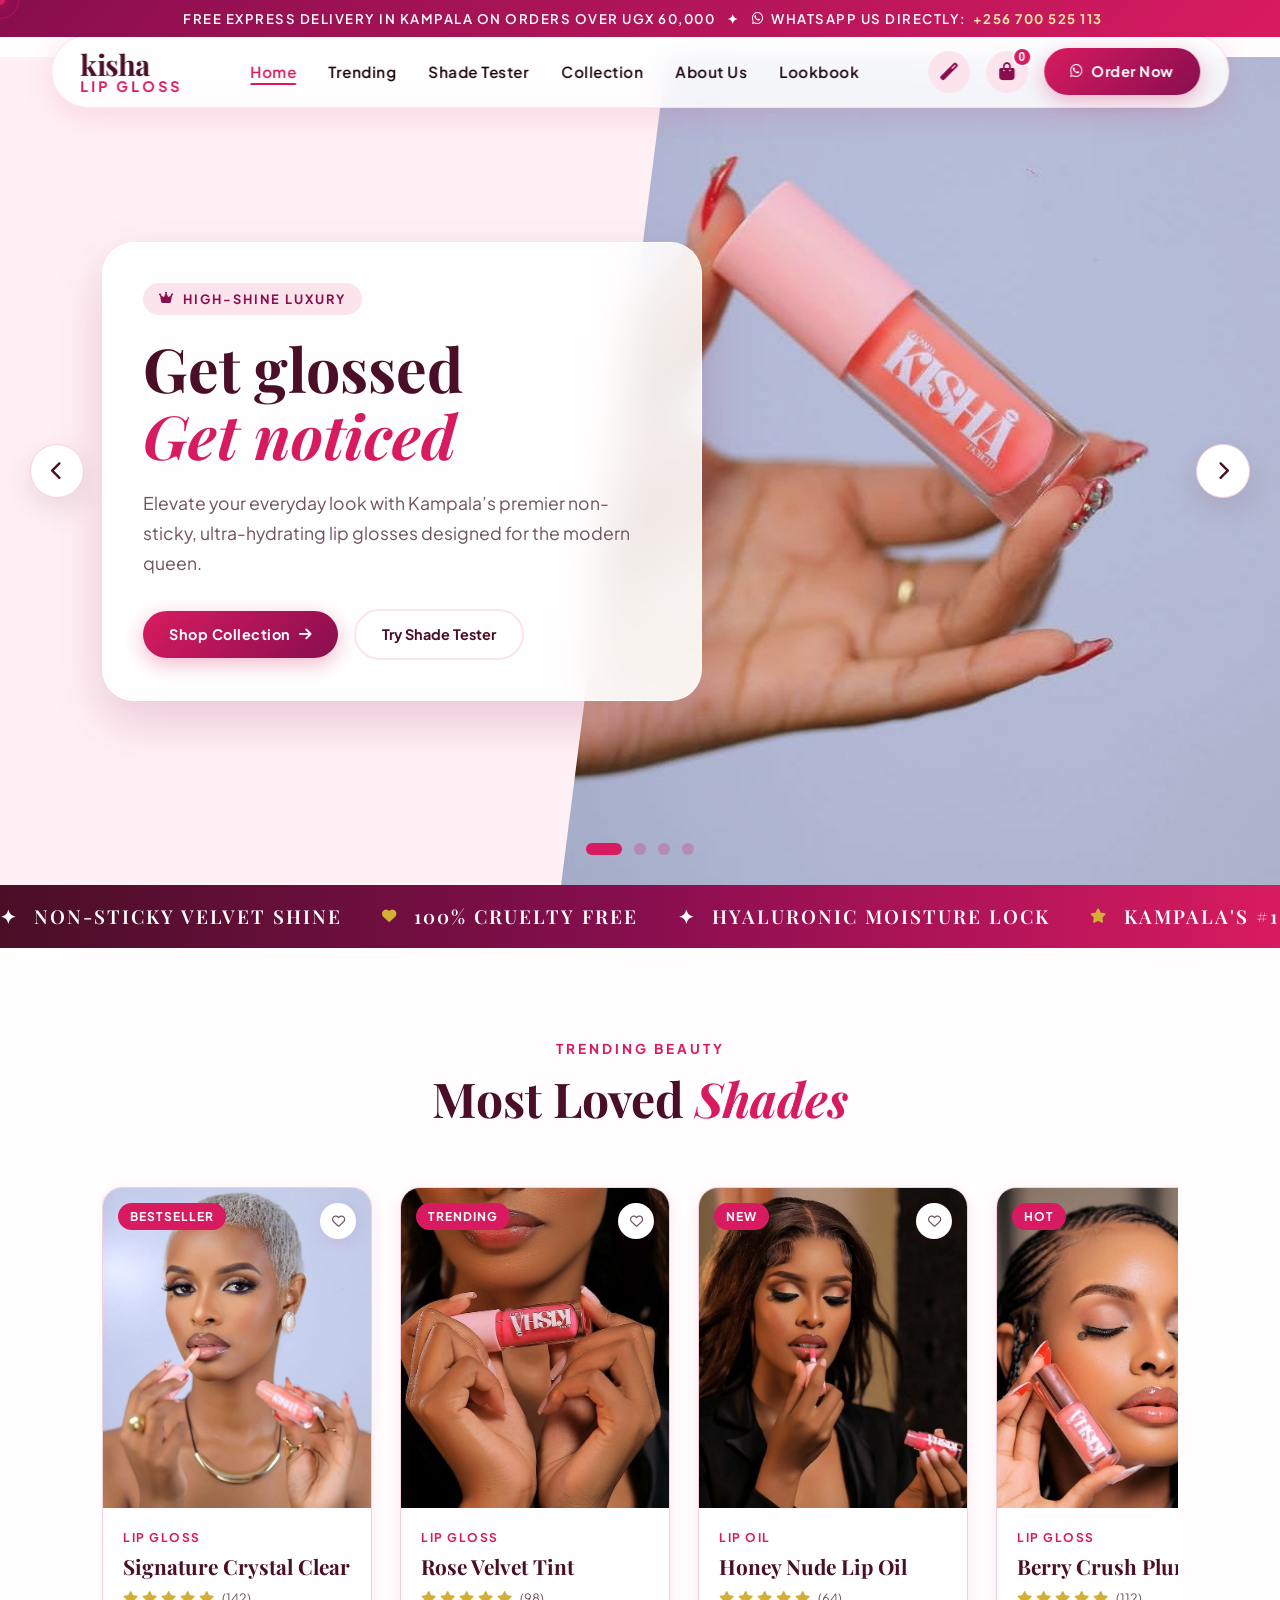
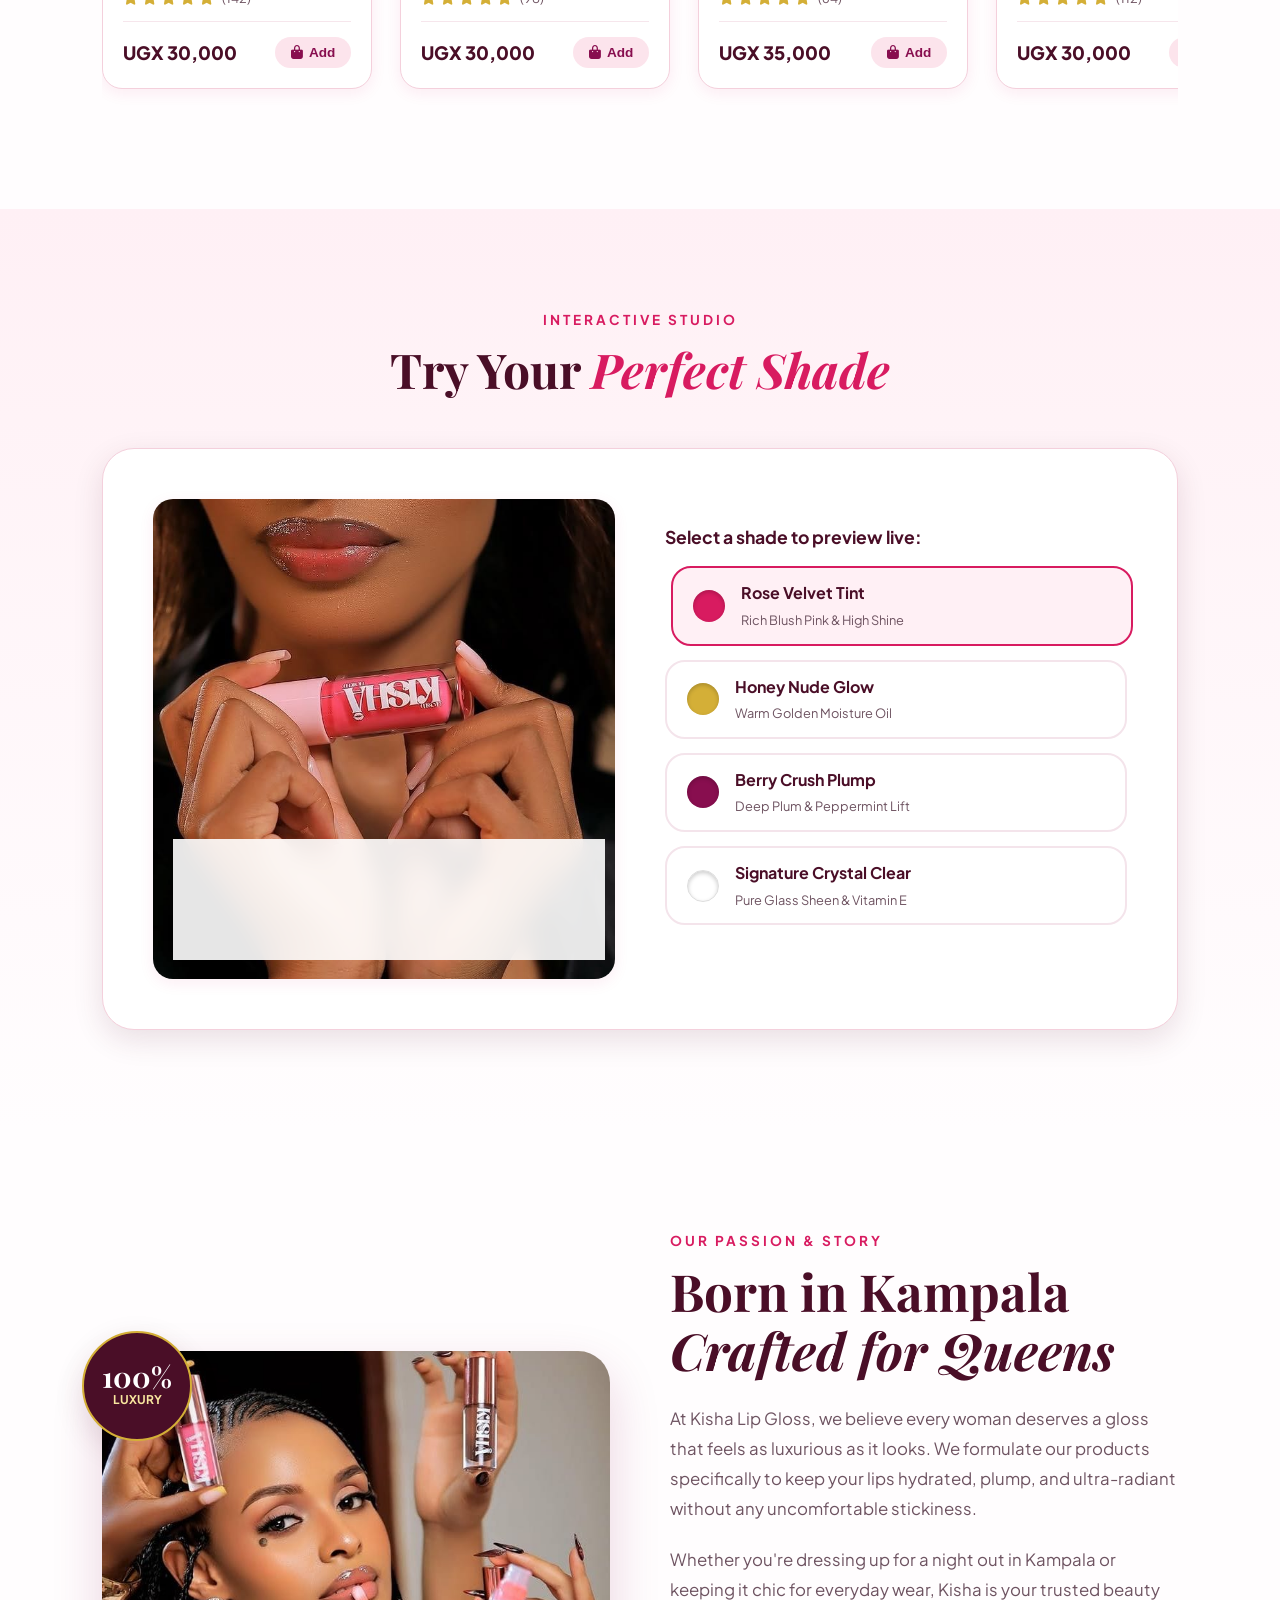
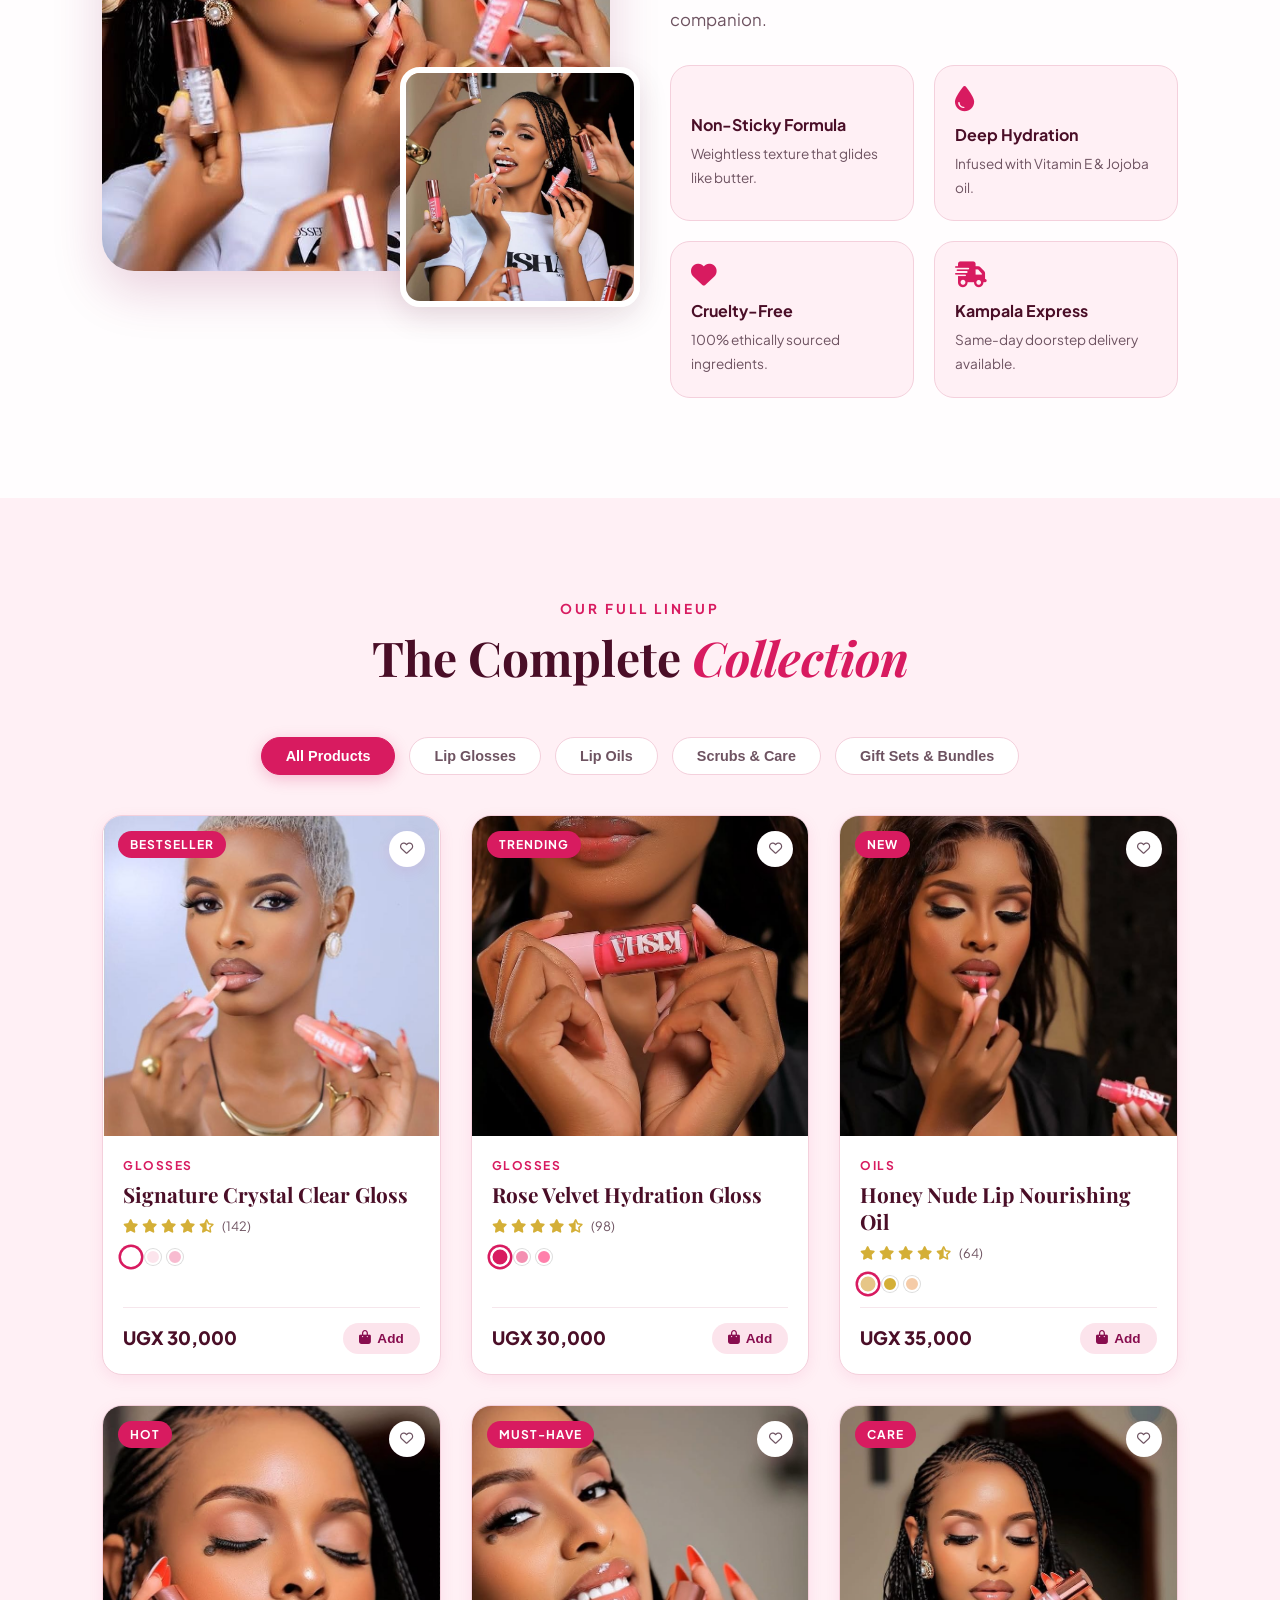
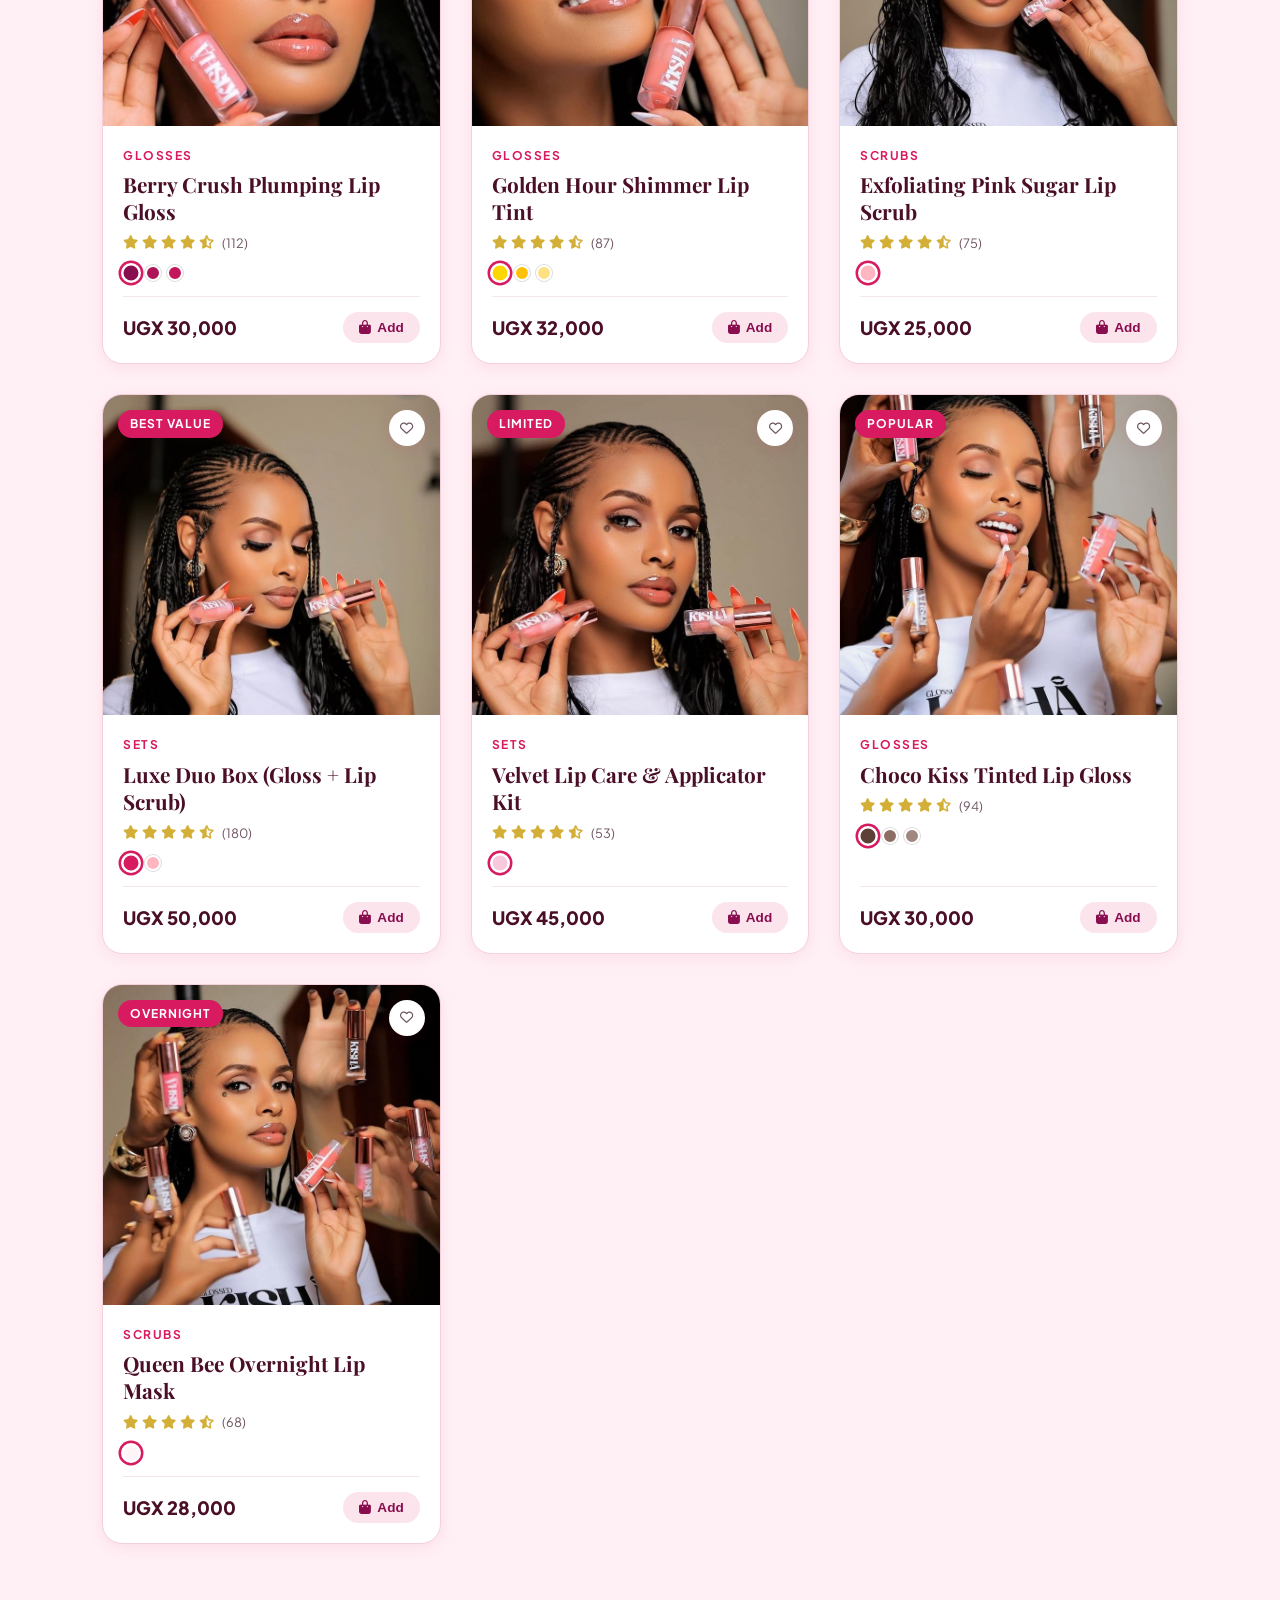
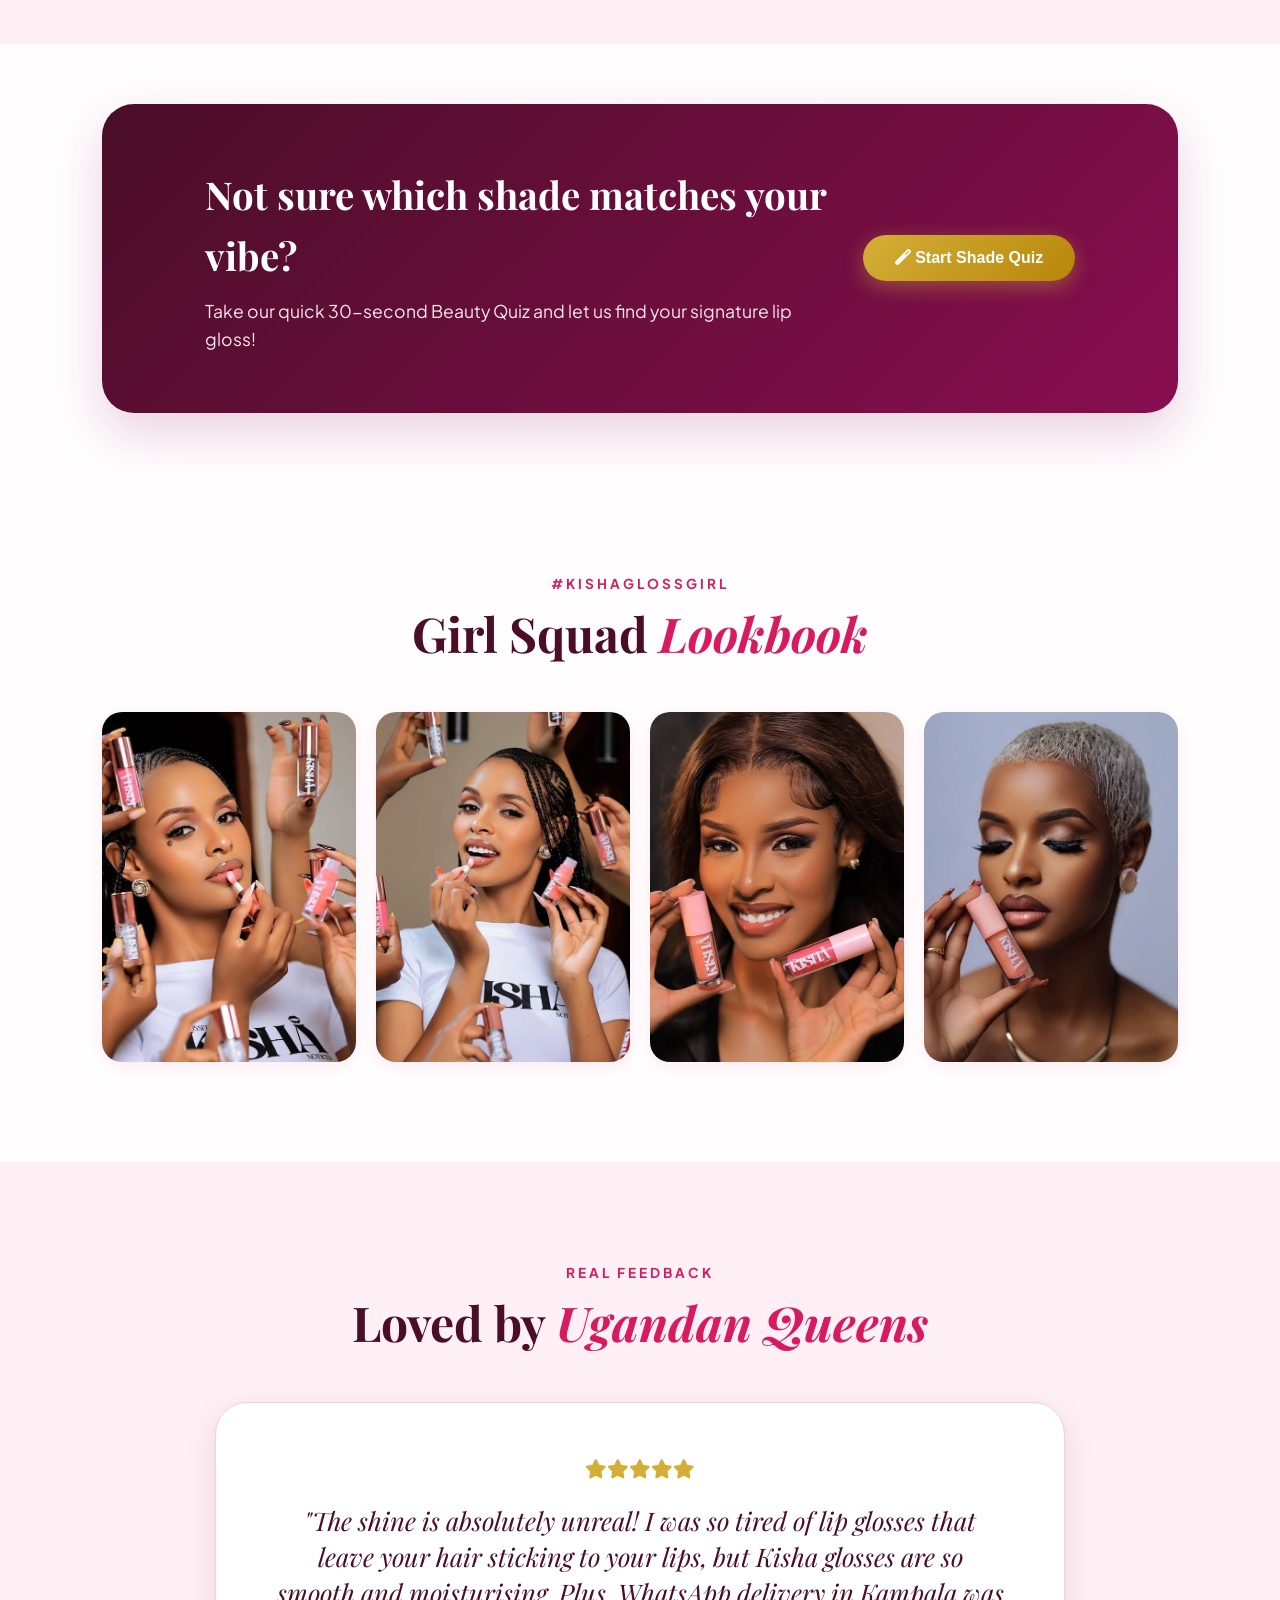
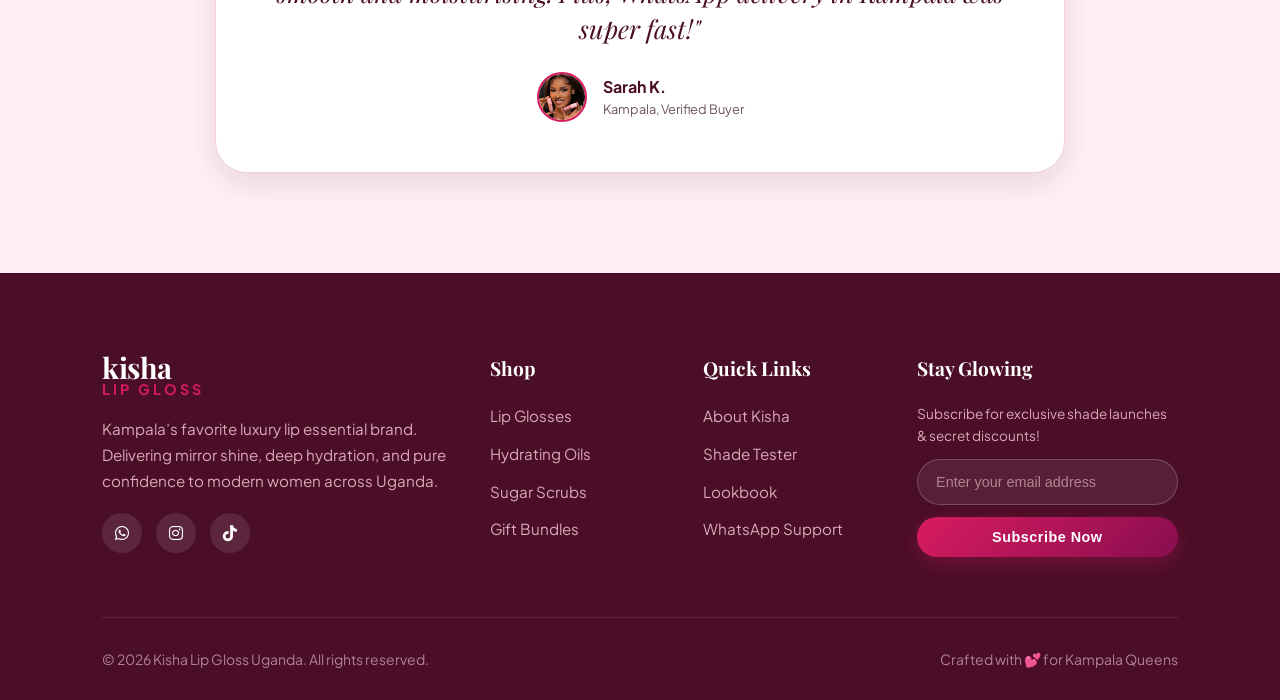
==== index.html @ 6e7809f5 "Upgrade Kisha Lip Gloss website with classic feminine styling, dynamic sliders, interactive shade te" ====
<!DOCTYPE html>
<html lang="en">
<head>
  <meta charset="UTF-8">
  <meta name="viewport" content="width=device-width, initial-scale=1.0">
  <title>Kisha Lip Gloss — Luxury Lip Essentials | Kampala, Uganda</title>
  <meta name="description" content="Discover Kisha Lip Gloss — Kampala's #1 luxury lip essentials. Non-sticky, ultra-hydrating glosses, lip oils, and scrubs for modern women.">
  
  <!-- GOOGLE FONTS -->
  <link rel="preconnect" href="https://fonts.googleapis.com">
  <link rel="preconnect" href="https://fonts.gstatic.com" crossorigin>
  <link href="https://fonts.googleapis.com/css2?family=Playfair+Display:ital,wght@0,400;0,600;0,700;0,800;1,400;1,600&family=Plus+Jakarta+Sans:wght@300;400;500;600;700;800&display=swap" rel="stylesheet">
  
  <!-- FONT AWESOME -->
  <link rel="stylesheet" href="https://cdnjs.cloudflare.com/ajax/libs/font-awesome/6.4.0/css/all.min.css">
  
  <!-- CUSTOM STYLES -->
  <link rel="stylesheet" href="css/styles.css">
</head>
<body>

  <!-- CUSTOM FEMININE CURSOR -->
  <div class="cursor-dot"></div>
  <div class="cursor-outline"></div>

  <!-- TOP ANNOUNCEMENT BAR -->
  <div class="announcement-bar">
    <span><i class="fas fa-sparkles"></i> FREE EXPRESS DELIVERY IN KAMPALA ON ORDERS OVER UGX 60,000</span>
    <span>✦</span>
    <span><i class="fab fa-whatsapp"></i> WHATSAPP US DIRECTLY: <strong>+256 700 525 113</strong></span>
  </div>

  <!-- GLASSNAVBAR -->
  <nav class="navbar">
    <a href="#home" class="nav-brand">
      <div class="logo-text">
        kisha
        <span>lip gloss</span>
      </div>
    </a>

    <ul class="nav-menu">
      <li><a href="#home" class="nav-link active">Home</a></li>
      <li><a href="#trending" class="nav-link">Trending</a></li>
      <li><a href="#tester" class="nav-link">Shade Tester</a></li>
      <li><a href="#collection" class="nav-link">Collection</a></li>
      <li><a href="#about" class="nav-link">About Us</a></li>
      <li><a href="#lookbook" class="nav-link">Lookbook</a></li>
    </ul>

    <div class="nav-actions">
      <button class="btn-icon" id="quiz-start-btn" title="Find My Shade Quiz">
        <i class="fas fa-magic"></i>
      </button>
      <button class="btn-icon" id="cart-toggle-btn" title="Shopping Bag">
        <i class="fas fa-shopping-bag"></i>
        <span class="cart-badge" id="cart-badge">0</span>
      </button>
      <a href="https://wa.me/256700525113" class="btn-cta" target="_blank">
        <i class="fab fa-whatsapp"></i> Order Now
      </a>
      <button class="mobile-toggle" id="mobile-toggle">
        <i class="fas fa-bars"></i>
      </button>
    </div>
  </nav>

  <!-- HERO CAROUSEL SECTION -->
  <section class="hero-section" id="home">
    <div class="hero-slider">
      
      <!-- Slide 1 -->
      <div class="hero-slide active">
        <img src="assets/images/kisha_01.jpg" alt="Kisha Lip Gloss Model" class="hero-slide-bg">
        <div class="hero-content">
          <span class="hero-tag"><i class="fas fa-crown"></i> High-Shine Luxury</span>
          <h1 class="hero-title">Get glossed <em>Get noticed</em></h1>
          <p class="hero-desc">Elevate your everyday look with Kampala’s premier non-sticky, ultra-hydrating lip glosses designed for the modern queen.</p>
          <div class="hero-buttons">
            <a href="#collection" class="btn-cta">Shop Collection <i class="fas fa-arrow-right"></i></a>
            <a href="#tester" class="btn-secondary">Try Shade Tester</a>
          </div>
        </div>
      </div>

      <!-- Slide 2 -->
      <div class="hero-slide">
        <img src="assets/images/kisha_02.jpg" alt="Lip Gloss Texture" class="hero-slide-bg">
        <div class="hero-content">
          <span class="hero-tag"><i class="fas fa-sparkles"></i> 100% Non-Sticky</span>
          <h1 class="hero-title">Glass-like shine <em>Zero stickiness</em></h1>
          <p class="hero-desc">Formulated with hyaluronic moisture locks and vitamin oils that keep your lips juicy, plump, and flawless all day long.</p>
          <div class="hero-buttons">
            <a href="#collection" class="btn-cta">Explore Oils & Glosses <i class="fas fa-arrow-right"></i></a>
            <a href="https://wa.me/256700525113" class="btn-secondary" target="_blank">Chat on WhatsApp</a>
          </div>
        </div>
      </div>

      <!-- Slide 3 -->
      <div class="hero-slide">
        <img src="assets/images/kisha_03.jpg" alt="Luxury Packaging" class="hero-slide-bg">
        <div class="hero-content">
          <span class="hero-tag"><i class="fas fa-gem"></i> Tailored Beauty</span>
          <h1 class="hero-title">Hydrating oils <em>& Velvet tints</em></h1>
          <p class="hero-desc">From crystal clear coats to rich velvet nude tints, discover shades carefully crafted to complement melanin-rich skin tones.</p>
          <div class="hero-buttons">
            <a href="#collection" class="btn-cta">View Best Sellers <i class="fas fa-arrow-right"></i></a>
            <button class="btn-secondary" onclick="document.getElementById('quiz-start-btn').click()">Take Shade Quiz</button>
          </div>
        </div>
      </div>

      <!-- Slide 4 -->
      <div class="hero-slide">
        <img src="assets/images/kisha_04.jpg" alt="Kisha Beauty Model" class="hero-slide-bg">
        <div class="hero-content">
          <span class="hero-tag"><i class="fas fa-heart"></i> Crafted with Love</span>
          <h1 class="hero-title">Kampala's #1 <em>Lip Essential</em></h1>
          <p class="hero-desc">Join thousands of happy girls across Uganda glowing with confidence. Fast delivery straight to your doorstep.</p>
          <div class="hero-buttons">
            <a href="https://wa.me/256700525113" class="btn-cta" target="_blank">Order via WhatsApp <i class="fab fa-whatsapp"></i></a>
            <a href="#lookbook" class="btn-secondary">View Girl Squad</a>
          </div>
        </div>
      </div>

    </div>

    <!-- CAROUSEL CONTROLS -->
    <button class="slider-arrow prev"><i class="fas fa-chevron-left"></i></button>
    <button class="slider-arrow next"><i class="fas fa-chevron-right"></i></button>

    <div class="slider-dots"></div>
  </section>

  <!-- DYNAMIC MARQUEE TAGLINE BELT SLIDER -->
  <div class="marquee-section">
    <div class="marquee-track">
      <div class="marquee-content">
        <div class="marquee-item"><span>✦</span> NON-STICKY VELVET SHINE</div>
        <div class="marquee-item"><i class="fas fa-heart"></i> 100% CRUELTY FREE</div>
        <div class="marquee-item"><span>✦</span> HYALURONIC MOISTURE LOCK</div>
        <div class="marquee-item"><i class="fas fa-star"></i> KAMPALA'S #1 LIP ESSENTIAL</div>
        <div class="marquee-item"><span>✦</span> ULTRA GLOSSY GLOW</div>
        <div class="marquee-item"><i class="fas fa-gem"></i> LUXURY TINTS FOR QUEENS</div>
      </div>
      <div class="marquee-content">
        <div class="marquee-item"><span>✦</span> NON-STICKY VELVET SHINE</div>
        <div class="marquee-item"><i class="fas fa-heart"></i> 100% CRUELTY FREE</div>
        <div class="marquee-item"><span>✦</span> HYALURONIC MOISTURE LOCK</div>
        <div class="marquee-item"><i class="fas fa-star"></i> KAMPALA'S #1 LIP ESSENTIAL</div>
        <div class="marquee-item"><span>✦</span> ULTRA GLOSSY GLOW</div>
        <div class="marquee-item"><i class="fas fa-gem"></i> LUXURY TINTS FOR QUEENS</div>
      </div>
    </div>
  </div>

  <!-- TRENDING BESTSELLERS SECTION -->
  <section class="featured-section" id="trending">
    <div class="section-header">
      <span class="section-subtitle">Trending Beauty</span>
      <h2 class="section-title">Most Loved <em>Shades</em></h2>
    </div>

    <div class="carousel-container">
      <div class="cards-track" id="trending-cards-track">
        
        <!-- Card 1 -->
        <div class="product-card">
          <div class="card-img-wrap">
            <span class="card-badge">Bestseller</span>
            <button class="card-wishlist" onclick="toggleWishlist(1, this)"><i class="far fa-heart"></i></button>
            <img src="assets/images/kisha_05.jpg" alt="Signature Crystal Clear Gloss">
            <button class="quick-view-btn" onclick="openQuickView(1)"><i class="far fa-eye"></i> Quick View</button>
          </div>
          <div class="card-content">
            <span class="card-category">Lip Gloss</span>
            <h4 class="card-title">Signature Crystal Clear</h4>
            <div class="card-rating">
              <i class="fas fa-star"></i><i class="fas fa-star"></i><i class="fas fa-star"></i><i class="fas fa-star"></i><i class="fas fa-star"></i>
              <span>(142)</span>
            </div>
            <div class="card-footer">
              <span class="card-price">UGX 30,000</span>
              <button class="btn-add-cart" onclick="addToCart(1)"><i class="fas fa-shopping-bag"></i> Add</button>
            </div>
          </div>
        </div>

        <!-- Card 2 -->
        <div class="product-card">
          <div class="card-img-wrap">
            <span class="card-badge">Trending</span>
            <button class="card-wishlist" onclick="toggleWishlist(2, this)"><i class="far fa-heart"></i></button>
            <img src="assets/images/kisha_06.jpg" alt="Rose Velvet Hydration Gloss">
            <button class="quick-view-btn" onclick="openQuickView(2)"><i class="far fa-eye"></i> Quick View</button>
          </div>
          <div class="card-content">
            <span class="card-category">Lip Gloss</span>
            <h4 class="card-title">Rose Velvet Tint</h4>
            <div class="card-rating">
              <i class="fas fa-star"></i><i class="fas fa-star"></i><i class="fas fa-star"></i><i class="fas fa-star"></i><i class="fas fa-star"></i>
              <span>(98)</span>
            </div>
            <div class="card-footer">
              <span class="card-price">UGX 30,000</span>
              <button class="btn-add-cart" onclick="addToCart(2)"><i class="fas fa-shopping-bag"></i> Add</button>
            </div>
          </div>
        </div>

        <!-- Card 3 -->
        <div class="product-card">
          <div class="card-img-wrap">
            <span class="card-badge">New</span>
            <button class="card-wishlist" onclick="toggleWishlist(3, this)"><i class="far fa-heart"></i></button>
            <img src="assets/images/kisha_07.jpg" alt="Honey Nude Lip Oil">
            <button class="quick-view-btn" onclick="openQuickView(3)"><i class="far fa-eye"></i> Quick View</button>
          </div>
          <div class="card-content">
            <span class="card-category">Lip Oil</span>
            <h4 class="card-title">Honey Nude Lip Oil</h4>
            <div class="card-rating">
              <i class="fas fa-star"></i><i class="fas fa-star"></i><i class="fas fa-star"></i><i class="fas fa-star"></i><i class="fas fa-star"></i>
              <span>(64)</span>
            </div>
            <div class="card-footer">
              <span class="card-price">UGX 35,000</span>
              <button class="btn-add-cart" onclick="addToCart(3)"><i class="fas fa-shopping-bag"></i> Add</button>
            </div>
          </div>
        </div>

        <!-- Card 4 -->
        <div class="product-card">
          <div class="card-img-wrap">
            <span class="card-badge">Hot</span>
            <button class="card-wishlist" onclick="toggleWishlist(4, this)"><i class="far fa-heart"></i></button>
            <img src="assets/images/kisha_08.jpg" alt="Berry Crush Plumping Gloss">
            <button class="quick-view-btn" onclick="openQuickView(4)"><i class="far fa-eye"></i> Quick View</button>
          </div>
          <div class="card-content">
            <span class="card-category">Lip Gloss</span>
            <h4 class="card-title">Berry Crush Plump</h4>
            <div class="card-rating">
              <i class="fas fa-star"></i><i class="fas fa-star"></i><i class="fas fa-star"></i><i class="fas fa-star"></i><i class="fas fa-star"></i>
              <span>(112)</span>
            </div>
            <div class="card-footer">
              <span class="card-price">UGX 30,000</span>
              <button class="btn-add-cart" onclick="addToCart(4)"><i class="fas fa-shopping-bag"></i> Add</button>
            </div>
          </div>
        </div>

      </div>
    </div>
  </section>

  <!-- INTERACTIVE SHADE TESTER SIMULATOR -->
  <section class="shade-tester-section" id="tester">
    <div class="section-header">
      <span class="section-subtitle">Interactive Studio</span>
      <h2 class="section-title">Try Your <em>Perfect Shade</em></h2>
    </div>

    <div class="tester-grid">
      <div class="tester-visual">
        <img src="assets/images/kisha_06.jpg" id="tester-img" alt="Lip Shade Preview">
        <div class="tester-lip-overlay">
          <div class="tester-info">
            <h3 id="tester-title">Rose Velvet Tint</h3>
            <p id="tester-desc">Soft romantic pink hue with non-sticky glass sheen.</p>
          </div>
          <button class="btn-cta" id="tester-add-btn" style="padding: 10px 20px; font-size: 0.85rem;">
            Add Shade <i class="fas fa-shopping-bag"></i>
          </button>
        </div>
      </div>

      <div class="shade-picker-box">
        <h4>Select a shade to preview live:</h4>
        <div class="shade-options">
          
          <div class="shade-option-card active" data-shade="rose">
            <div class="shade-circle" style="background: #D81B60;"></div>
            <div class="shade-details">
              <h5>Rose Velvet Tint</h5>
              <span>Rich Blush Pink &amp; High Shine</span>
            </div>
          </div>

          <div class="shade-option-card" data-shade="honey">
            <div class="shade-circle" style="background: #D4AF37;"></div>
            <div class="shade-details">
              <h5>Honey Nude Glow</h5>
              <span>Warm Golden Moisture Oil</span>
            </div>
          </div>

          <div class="shade-option-card" data-shade="berry">
            <div class="shade-circle" style="background: #880E4F;"></div>
            <div class="shade-details">
              <h5>Berry Crush Plump</h5>
              <span>Deep Plum &amp; Peppermint Lift</span>
            </div>
          </div>

          <div class="shade-option-card" data-shade="crystal">
            <div class="shade-circle" style="background: #FFFFFF; border: 1px solid #ddd;"></div>
            <div class="shade-details">
              <h5>Signature Crystal Clear</h5>
              <span>Pure Glass Sheen &amp; Vitamin E</span>
            </div>
          </div>

        </div>
      </div>
    </div>
  </section>

  <!-- ABOUT US / BRAND STORY SECTION -->
  <section class="about-section" id="about">
    <div class="about-grid">
      <div class="about-images-wrapper">
        <div class="about-badge">
          <strong>100%</strong>
          <span>LUXURY</span>
        </div>
        <img src="assets/images/kisha_15.jpg" class="about-img-main" alt="Kisha Lip Gloss Model">
        <img src="assets/images/kisha_16.jpg" class="about-img-secondary" alt="Kisha Product Box">
      </div>

      <div class="about-content">
        <span class="section-subtitle">Our Passion &amp; Story</span>
        <h2>Born in Kampala <em>Crafted for Queens</em></h2>
        <p>At Kisha Lip Gloss, we believe every woman deserves a gloss that feels as luxurious as it looks. We formulate our products specifically to keep your lips hydrated, plump, and ultra-radiant without any uncomfortable stickiness.</p>
        <p>Whether you're dressing up for a night out in Kampala or keeping it chic for everyday wear, Kisha is your trusted beauty companion.</p>
        
        <div class="about-features">
          <div class="feature-box">
            <i class="fas fa-sparkles"></i>
            <h4>Non-Sticky Formula</h4>
            <p>Weightless texture that glides like butter.</p>
          </div>
          <div class="feature-box">
            <i class="fas fa-droplet"></i>
            <h4>Deep Hydration</h4>
            <p>Infused with Vitamin E &amp; Jojoba oil.</p>
          </div>
          <div class="feature-box">
            <i class="fas fa-heart"></i>
            <h4>Cruelty-Free</h4>
            <p>100% ethically sourced ingredients.</p>
          </div>
          <div class="feature-box">
            <i class="fas fa-truck-fast"></i>
            <h4>Kampala Express</h4>
            <p>Same-day doorstep delivery available.</p>
          </div>
        </div>
      </div>
    </div>
  </section>

  <!-- FULL PRODUCTS CATALOG SECTION -->
  <section class="catalog-section" id="collection">
    <div class="section-header">
      <span class="section-subtitle">Our Full Lineup</span>
      <h2 class="section-title">The Complete <em>Collection</em></h2>
    </div>

    <!-- CATEGORY FILTER TABS -->
    <div class="category-tabs">
      <button class="tab-btn active" data-filter="all">All Products</button>
      <button class="tab-btn" data-filter="glosses">Lip Glosses</button>
      <button class="tab-btn" data-filter="oils">Lip Oils</button>
      <button class="tab-btn" data-filter="scrubs">Scrubs &amp; Care</button>
      <button class="tab-btn" data-filter="sets">Gift Sets &amp; Bundles</button>
    </div>

    <!-- CATALOG GRID (POPUATED BY JS) -->
    <div class="catalog-grid" id="catalog-grid"></div>
  </section>

  <!-- INTERACTIVE BEAUTY QUIZ BANNER -->
  <div class="quiz-banner">
    <div class="quiz-content">
      <h3>Not sure which shade matches your vibe?</h3>
      <p>Take our quick 30-second Beauty Quiz and let us find your signature lip gloss!</p>
    </div>
    <button class="btn-gold" onclick="document.getElementById('quiz-start-btn').click()">
      <i class="fas fa-magic"></i> Start Shade Quiz
    </button>
  </div>

  <!-- LOOKBOOK & INSTAGRAM SQUAD GALLERY -->
  <section class="gallery-section" id="lookbook">
    <div class="section-header">
      <span class="section-subtitle">#KishaGlossGirl</span>
      <h2 class="section-title">Girl Squad <em>Lookbook</em></h2>
    </div>

    <div class="gallery-grid">
      <div class="gallery-item">
        <img src="assets/images/kisha_15.jpg" alt="Squad Model 1">
        <div class="gallery-overlay">
          <button class="gallery-btn" onclick="openLightbox('assets/images/kisha_15.jpg')"><i class="fas fa-expand"></i></button>
          <span><i class="fas fa-heart"></i> 1.2k Likes</span>
        </div>
      </div>
      <div class="gallery-item">
        <img src="assets/images/kisha_16.jpg" alt="Squad Model 2">
        <div class="gallery-overlay">
          <button class="gallery-btn" onclick="openLightbox('assets/images/kisha_16.jpg')"><i class="fas fa-expand"></i></button>
          <span><i class="fas fa-heart"></i> 940 Likes</span>
        </div>
      </div>
      <div class="gallery-item">
        <img src="assets/images/kisha_17.jpg" alt="Squad Model 3">
        <div class="gallery-overlay">
          <button class="gallery-btn" onclick="openLightbox('assets/images/kisha_17.jpg')"><i class="fas fa-expand"></i></button>
          <span><i class="fas fa-heart"></i> 1.8k Likes</span>
        </div>
      </div>
      <div class="gallery-item">
        <img src="assets/images/kisha_18.jpg" alt="Squad Model 4">
        <div class="gallery-overlay">
          <button class="gallery-btn" onclick="openLightbox('assets/images/kisha_18.jpg')"><i class="fas fa-expand"></i></button>
          <span><i class="fas fa-heart"></i> 2.1k Likes</span>
        </div>
      </div>
    </div>
  </section>

  <!-- CUSTOMER REVIEWS CAROUSEL -->
  <section class="reviews-section">
    <div class="section-header">
      <span class="section-subtitle">Real Feedback</span>
      <h2 class="section-title">Loved by <em>Ugandan Queens</em></h2>
    </div>

    <div class="reviews-carousel">
      <div class="review-stars">
        <i class="fas fa-star"></i><i class="fas fa-star"></i><i class="fas fa-star"></i><i class="fas fa-star"></i><i class="fas fa-star"></i>
      </div>
      <p class="review-quote">"The shine is absolutely unreal! I was so tired of lip glosses that leave your hair sticking to your lips, but Kisha glosses are so smooth and moisturising. Plus, WhatsApp delivery in Kampala was super fast!"</p>
      <div class="review-author">
        <img src="assets/images/kisha_17.jpg" class="author-avatar" alt="Reviewer Sarah">
        <div class="author-info">
          <h5>Sarah K.</h5>
          <span>Kampala, Verified Buyer</span>
        </div>
      </div>
    </div>
  </section>

  <!-- FOOTER -->
  <footer>
    <div class="footer-grid">
      <div class="footer-brand">
        <div class="logo-text">
          kisha <span>lip gloss</span>
        </div>
        <p>Kampala’s favorite luxury lip essential brand. Delivering mirror shine, deep hydration, and pure confidence to modern women across Uganda.</p>
        <div class="social-links">
          <a href="https://wa.me/256700525113" class="social-icon" target="_blank"><i class="fab fa-whatsapp"></i></a>
          <a href="#" class="social-icon"><i class="fab fa-instagram"></i></a>
          <a href="#" class="social-icon"><i class="fab fa-tiktok"></i></a>
        </div>
      </div>

      <div class="footer-col">
        <h4>Shop</h4>
        <ul class="footer-links">
          <li><a href="#collection">Lip Glosses</a></li>
          <li><a href="#collection">Hydrating Oils</a></li>
          <li><a href="#collection">Sugar Scrubs</a></li>
          <li><a href="#collection">Gift Bundles</a></li>
        </ul>
      </div>

      <div class="footer-col">
        <h4>Quick Links</h4>
        <ul class="footer-links">
          <li><a href="#about">About Kisha</a></li>
          <li><a href="#tester">Shade Tester</a></li>
          <li><a href="#lookbook">Lookbook</a></li>
          <li><a href="https://wa.me/256700525113">WhatsApp Support</a></li>
        </ul>
      </div>

      <div class="footer-col">
        <h4>Stay Glowing</h4>
        <p style="font-size: 0.85rem; margin-bottom: 12px; color: #DDA8B8;">Subscribe for exclusive shade launches &amp; secret discounts!</p>
        <div class="newsletter-form">
          <input type="email" placeholder="Enter your email address">
          <button class="btn-cta" style="width: 100%; justify-content: center;">Subscribe Now</button>
        </div>
      </div>
    </div>

    <div class="footer-bottom">
      <p>© 2026 Kisha Lip Gloss Uganda. All rights reserved.</p>
      <p>Crafted with 💕 for Kampala Queens</p>
    </div>
  </footer>

  <!-- SHOPPING CART DRAWER -->
  <div class="cart-drawer-overlay" id="cart-drawer-overlay">
    <div class="cart-drawer">
      <div class="cart-header">
        <h3>Shopping Bag 💕</h3>
        <button class="cart-close-btn" id="cart-close-btn"><i class="fas fa-times"></i></button>
      </div>

      <div class="cart-body" id="cart-body"></div>

      <div class="cart-footer">
        <div class="cart-total-row">
          <span>Subtotal:</span>
          <span id="cart-total-amount">UGX 0</span>
        </div>
        <button class="btn-cta" id="whatsapp-checkout-btn" style="width: 100%; justify-content: center; font-size: 1rem; padding: 16px;">
          <i class="fab fa-whatsapp"></i> Order via WhatsApp
        </button>
      </div>
    </div>
  </div>

  <!-- QUICK VIEW & LIGHTBOX MODAL -->
  <div class="modal-overlay" id="modal-overlay">
    <div class="modal-box">
      <button class="modal-close" id="modal-close"><i class="fas fa-times"></i></button>
      <div id="modal-body"></div>
    </div>
  </div>

  <!-- TOAST NOTIFICATION -->
  <div class="toast-notification" id="toast-notification">
    <i class="fas fa-check-circle" style="color: var(--clr-gold);"></i>
    <span id="toast-message">Item added to bag!</span>
  </div>

  <!-- JAVASCRIPT ENGINE -->
  <script src="js/app.js"></script>
</body>
</html>
---- css/styles.css ----
/* ==========================================================================
   KISHA LIP GLOSS - LUXURY FEMININE DESIGN SYSTEM
   ========================================================================== */

:root {
  /* Color Palette */
  --clr-rose-primary: #D81B60;
  --clr-rose-dark: #880E4F;
  --clr-rose-deep: #4A0E27;
  --clr-rose-soft: #FCE4EC;
  --clr-rose-blush: #FFF0F5;
  --clr-rose-hover: #C2185B;
  --clr-gold: #D4AF37;
  --clr-gold-light: #F9E79F;
  --clr-white: #FFFFFF;
  --clr-cream: #FFFDFE;
  --clr-text-dark: #1E0812;
  --clr-text-muted: #6E5361;
  --clr-border: #F4D0DC;
  
  /* Glassmorphism */
  --glass-bg: rgba(255, 255, 255, 0.85);
  --glass-border: rgba(255, 182, 193, 0.35);
  --glass-shadow: 0 8px 32px 0 rgba(216, 27, 96, 0.12);
  
  /* Fonts */
  --font-serif: 'Playfair Display', 'Cormorant Garamond', Georgia, serif;
  --font-sans: 'Plus Jakarta Sans', -apple-system, BlinkMacSystemFont, 'Segoe UI', Roboto, sans-serif;
  
  /* Transitions & Shadows */
  --transition-fast: 0.25s cubic-bezier(0.4, 0, 0.2, 1);
  --transition-smooth: 0.4s cubic-bezier(0.16, 1, 0.3, 1);
  --shadow-sm: 0 4px 15px rgba(216, 27, 96, 0.08);
  --shadow-md: 0 10px 30px rgba(74, 14, 39, 0.12);
  --shadow-lg: 0 20px 50px rgba(136, 14, 79, 0.18);
  --radius-sm: 10px;
  --radius-md: 20px;
  --radius-lg: 32px;
  --radius-full: 9999px;
}

/* Reset & Base Styles */
*, *::before, *::after {
  margin: 0;
  padding: 0;
  box-sizing: border-box;
}

html {
  scroll-behavior: smooth;
  font-size: 16px;
}

body {
  font-family: var(--font-sans);
  background-color: var(--clr-cream);
  color: var(--clr-text-dark);
  line-height: 1.6;
  overflow-x: hidden;
  position: relative;
}

/* CUSTOM FEMININE CURSOR */
@media (pointer: fine) {
  body {
    cursor: default;
  }
}

.cursor-dot {
  width: 10px;
  height: 10px;
  background: var(--clr-rose-primary);
  position: fixed;
  top: 0;
  left: 0;
  border-radius: 50%;
  pointer-events: none;
  z-index: 99999;
  transform: translate(-50%, -50%);
  transition: width 0.2s, height 0.2s, background-color 0.2s;
  box-shadow: 0 0 12px var(--clr-rose-primary);
}

.cursor-outline {
  width: 38px;
  height: 38px;
  border: 1.5px solid rgba(216, 27, 96, 0.6);
  position: fixed;
  top: 0;
  left: 0;
  border-radius: 50%;
  pointer-events: none;
  z-index: 99998;
  transform: translate(-50%, -50%);
  transition: transform 0.15s ease-out, width 0.2s, height 0.2s, border-color 0.2s;
}

body.cursor-hover .cursor-dot {
  width: 16px;
  height: 16px;
  background: var(--clr-gold);
}

body.cursor-hover .cursor-outline {
  width: 54px;
  height: 54px;
  border-color: var(--clr-gold);
  background: rgba(212, 175, 55, 0.1);
}

/* TOP ANNOUNCEMENT BAR */
.announcement-bar {
  background: linear-gradient(135deg, var(--clr-rose-dark) 0%, var(--clr-rose-primary) 100%);
  color: var(--clr-white);
  font-size: 0.825rem;
  font-weight: 600;
  letter-spacing: 1.5px;
  text-transform: uppercase;
  padding: 8px 16px;
  text-align: center;
  position: relative;
  z-index: 1001;
  display: flex;
  justify-content: center;
  align-items: center;
  gap: 12px;
}

.announcement-bar span {
  display: inline-flex;
  align-items: center;
  gap: 6px;
}

.announcement-bar strong {
  color: var(--clr-gold-light);
}

/* NAVBAR */
.navbar {
  position: fixed;
  top: 35px;
  left: 50%;
  transform: translateX(-50%);
  width: 92%;
  max-width: 1300px;
  z-index: 1000;
  background: var(--glass-bg);
  backdrop-filter: blur(16px);
  -webkit-backdrop-filter: blur(16px);
  border: 1px solid var(--glass-border);
  border-radius: var(--radius-full);
  padding: 12px 28px;
  display: flex;
  align-items: center;
  justify-content: space-between;
  box-shadow: var(--glass-shadow);
  transition: top 0.3s ease, background 0.3s ease, box-shadow 0.3s ease;
}

.navbar.scrolled {
  top: 15px;
  box-shadow: var(--shadow-md);
  background: rgba(255, 255, 255, 0.95);
}

.nav-brand {
  text-decoration: none;
  display: flex;
  align-items: center;
  gap: 8px;
}

.logo-text {
  font-family: var(--font-serif);
  font-size: 1.8rem;
  font-weight: 700;
  color: var(--clr-rose-deep);
  letter-spacing: -0.5px;
  line-height: 1;
}

.logo-text span {
  font-family: var(--font-sans);
  color: var(--clr-rose-primary);
  font-size: 0.9rem;
  font-weight: 700;
  text-transform: uppercase;
  letter-spacing: 3px;
  display: block;
}

.nav-menu {
  display: flex;
  list-style: none;
  gap: 32px;
  align-items: center;
}

.nav-link {
  text-decoration: none;
  color: var(--clr-text-dark);
  font-weight: 600;
  font-size: 0.95rem;
  letter-spacing: 0.5px;
  position: relative;
  padding: 4px 0;
  transition: color var(--transition-fast);
}

.nav-link::after {
  content: '';
  position: absolute;
  bottom: 0;
  left: 0;
  width: 0;
  height: 2px;
  background: var(--clr-rose-primary);
  transition: width var(--transition-fast);
  border-radius: 2px;
}

.nav-link:hover, .nav-link.active {
  color: var(--clr-rose-primary);
}

.nav-link:hover::after, .nav-link.active::after {
  width: 100%;
}

.nav-actions {
  display: flex;
  align-items: center;
  gap: 16px;
}

.btn-icon {
  background: var(--clr-rose-soft);
  border: none;
  width: 42px;
  height: 42px;
  border-radius: 50%;
  color: var(--clr-rose-dark);
  font-size: 1.1rem;
  display: flex;
  align-items: center;
  justify-content: center;
  cursor: pointer;
  position: relative;
  transition: transform var(--transition-fast), background var(--transition-fast);
}

.btn-icon:hover {
  transform: translateY(-2px);
  background: var(--clr-rose-primary);
  color: var(--clr-white);
}

.cart-badge {
  position: absolute;
  top: -4px;
  right: -4px;
  background: var(--clr-rose-primary);
  color: var(--clr-white);
  font-size: 0.75rem;
  font-weight: 700;
  width: 20px;
  height: 20px;
  border-radius: 50%;
  display: flex;
  align-items: center;
  justify-content: center;
  border: 2px solid var(--clr-white);
}

.btn-cta {
  background: linear-gradient(135deg, var(--clr-rose-primary) 0%, var(--clr-rose-dark) 100%);
  color: var(--clr-white);
  padding: 12px 26px;
  border-radius: var(--radius-full);
  text-decoration: none;
  font-weight: 700;
  font-size: 0.9rem;
  letter-spacing: 0.5px;
  display: inline-flex;
  align-items: center;
  gap: 8px;
  box-shadow: 0 6px 20px rgba(216, 27, 96, 0.3);
  transition: transform var(--transition-fast), box-shadow var(--transition-fast);
  border: none;
  cursor: pointer;
}

.btn-cta:hover {
  transform: translateY(-3px);
  box-shadow: 0 10px 25px rgba(216, 27, 96, 0.45);
}

.mobile-toggle {
  display: none;
  background: none;
  border: none;
  font-size: 1.5rem;
  color: var(--clr-rose-deep);
  cursor: pointer;
}

/* HERO CAROUSEL SECTION */
.hero-section {
  position: relative;
  height: 92vh;
  min-height: 650px;
  margin-top: 20px;
  overflow: hidden;
  background: var(--clr-rose-blush);
}

.hero-slider {
  position: relative;
  width: 100%;
  height: 100%;
}

.hero-slide {
  position: absolute;
  top: 0;
  left: 0;
  width: 100%;
  height: 100%;
  opacity: 0;
  visibility: hidden;
  transition: opacity 0.8s ease-in-out, transform 0.8s ease-in-out;
  display: flex;
  align-items: center;
  padding: 0 8%;
}

.hero-slide.active {
  opacity: 1;
  visibility: visible;
  z-index: 1;
}

.hero-slide-bg {
  position: absolute;
  top: 0;
  right: 0;
  width: 55%;
  height: 100%;
  object-fit: cover;
  clip-path: polygon(15% 0, 100% 0, 100% 100%, 0% 100%);
  filter: brightness(0.95);
  transition: transform 6s ease;
}

.hero-slide.active .hero-slide-bg {
  transform: scale(1.05);
}

.hero-content {
  position: relative;
  z-index: 2;
  max-width: 600px;
  padding: 40px;
  background: rgba(255, 255, 255, 0.88);
  backdrop-filter: blur(20px);
  border: 1px solid rgba(255, 255, 255, 0.9);
  border-radius: var(--radius-lg);
  box-shadow: var(--shadow-lg);
  transform: translateY(30px);
  opacity: 0;
  transition: transform 0.6s ease 0.2s, opacity 0.6s ease 0.2s;
}

.hero-slide.active .hero-content {
  transform: translateY(0);
  opacity: 1;
}

.hero-tag {
  display: inline-flex;
  align-items: center;
  gap: 8px;
  background: var(--clr-rose-soft);
  color: var(--clr-rose-dark);
  padding: 6px 16px;
  border-radius: var(--radius-full);
  font-size: 0.8rem;
  font-weight: 700;
  text-transform: uppercase;
  letter-spacing: 2px;
  margin-bottom: 20px;
}

.hero-title {
  font-family: var(--font-serif);
  font-size: 3.8rem;
  line-height: 1.1;
  color: var(--clr-rose-deep);
  margin-bottom: 20px;
}

.hero-title em {
  font-style: italic;
  color: var(--clr-rose-primary);
  display: block;
}

.hero-desc {
  font-size: 1.1rem;
  color: var(--clr-text-muted);
  margin-bottom: 30px;
  line-height: 1.7;
}

.hero-buttons {
  display: flex;
  gap: 16px;
  align-items: center;
  flex-wrap: wrap;
}

.btn-secondary {
  background: var(--clr-white);
  color: var(--clr-rose-deep);
  border: 2px solid var(--clr-rose-soft);
  padding: 12px 26px;
  border-radius: var(--radius-full);
  text-decoration: none;
  font-weight: 700;
  font-size: 0.9rem;
  display: inline-flex;
  align-items: center;
  gap: 8px;
  transition: all var(--transition-fast);
  cursor: pointer;
}

.btn-secondary:hover {
  border-color: var(--clr-rose-primary);
  color: var(--clr-rose-primary);
  transform: translateY(-2px);
}

/* CAROUSEL NAV & INDICATORS */
.slider-arrow {
  position: absolute;
  top: 50%;
  transform: translateY(-50%);
  z-index: 10;
  width: 54px;
  height: 54px;
  border-radius: 50%;
  background: var(--clr-white);
  border: 1px solid var(--clr-border);
  color: var(--clr-rose-deep);
  font-size: 1.2rem;
  display: flex;
  align-items: center;
  justify-content: center;
  cursor: pointer;
  box-shadow: var(--shadow-md);
  transition: all var(--transition-fast);
}

.slider-arrow:hover {
  background: var(--clr-rose-primary);
  color: var(--clr-white);
  border-color: var(--clr-rose-primary);
}

.slider-arrow.prev { left: 30px; }
.slider-arrow.next { right: 30px; }

.slider-dots {
  position: absolute;
  bottom: 30px;
  left: 50%;
  transform: translateX(-50%);
  z-index: 10;
  display: flex;
  gap: 12px;
}

.dot {
  width: 12px;
  height: 12px;
  border-radius: 50%;
  background: rgba(216, 27, 96, 0.25);
  cursor: pointer;
  transition: all 0.3s ease;
}

.dot.active {
  width: 36px;
  border-radius: 12px;
  background: var(--clr-rose-primary);
}

/* MARQUEE TAGLINE BELT */
.marquee-section {
  background: linear-gradient(90deg, var(--clr-rose-deep) 0%, var(--clr-rose-dark) 50%, var(--clr-rose-primary) 100%);
  color: var(--clr-white);
  padding: 16px 0;
  overflow: hidden;
  white-space: nowrap;
  box-shadow: var(--shadow-md);
}

.marquee-track {
  display: inline-flex;
  animation: marqueeScroll 30s linear infinite;
}

.marquee-content {
  display: flex;
  align-items: center;
  gap: 40px;
  padding-right: 40px;
}

.marquee-item {
  font-family: var(--font-serif);
  font-size: 1.2rem;
  font-weight: 600;
  letter-spacing: 2px;
  text-transform: uppercase;
  display: inline-flex;
  align-items: center;
  gap: 16px;
}

.marquee-item i {
  color: var(--clr-gold);
  font-size: 0.9rem;
}

@keyframes marqueeScroll {
  0% { transform: translateX(0); }
  100% { transform: translateX(-50%); }
}

/* SECTION TITLES */
.section-header {
  text-align: center;
  max-width: 680px;
  margin: 0 auto 50px auto;
}

.section-subtitle {
  font-size: 0.85rem;
  font-weight: 700;
  text-transform: uppercase;
  letter-spacing: 3px;
  color: var(--clr-rose-primary);
  margin-bottom: 10px;
  display: block;
}

.section-title {
  font-family: var(--font-serif);
  font-size: 3rem;
  color: var(--clr-rose-deep);
  line-height: 1.2;
}

.section-title em {
  font-style: italic;
  color: var(--clr-rose-primary);
}

/* TRENDING PRODUCTS CAROUSEL SECTION */
.featured-section {
  padding: 90px 8%;
  background: var(--clr-cream);
}

.carousel-container {
  position: relative;
  overflow: hidden;
  padding: 10px 0 30px 0;
}

.cards-track {
  display: flex;
  gap: 28px;
  transition: transform 0.5s ease-in-out;
}

/* PRODUCT CARD DESIGN */
.product-card {
  flex: 0 0 calc(25% - 21px);
  min-width: 270px;
  background: var(--clr-white);
  border-radius: var(--radius-md);
  border: 1px solid var(--clr-border);
  overflow: hidden;
  box-shadow: var(--shadow-sm);
  transition: all var(--transition-smooth);
  position: relative;
  display: flex;
  flex-direction: column;
}

.product-card:hover {
  transform: translateY(-8px);
  box-shadow: var(--shadow-md);
  border-color: var(--clr-rose-primary);
}

.card-img-wrap {
  position: relative;
  width: 100%;
  height: 320px;
  overflow: hidden;
  background: var(--clr-rose-soft);
}

.card-img-wrap img {
  width: 100%;
  height: 100%;
  object-fit: cover;
  transition: transform 0.6s ease;
}

.product-card:hover .card-img-wrap img {
  transform: scale(1.08);
}

.card-badge {
  position: absolute;
  top: 15px;
  left: 15px;
  background: var(--clr-rose-primary);
  color: var(--clr-white);
  font-size: 0.75rem;
  font-weight: 700;
  padding: 4px 12px;
  border-radius: var(--radius-full);
  text-transform: uppercase;
  letter-spacing: 1px;
}

.card-wishlist {
  position: absolute;
  top: 15px;
  right: 15px;
  background: var(--clr-white);
  border: none;
  width: 36px;
  height: 36px;
  border-radius: 50%;
  color: var(--clr-text-muted);
  display: flex;
  align-items: center;
  justify-content: center;
  cursor: pointer;
  box-shadow: var(--shadow-sm);
  transition: all var(--transition-fast);
}

.card-wishlist:hover, .card-wishlist.active {
  color: var(--clr-rose-primary);
  background: var(--clr-rose-soft);
}

.quick-view-btn {
  position: absolute;
  bottom: -45px;
  left: 50%;
  transform: translateX(-50%);
  background: var(--glass-bg);
  backdrop-filter: blur(8px);
  border: 1px solid var(--glass-border);
  color: var(--clr-rose-deep);
  padding: 8px 20px;
  border-radius: var(--radius-full);
  font-size: 0.825rem;
  font-weight: 700;
  cursor: pointer;
  white-space: nowrap;
  transition: bottom 0.3s ease, background 0.3s ease;
}

.product-card:hover .quick-view-btn {
  bottom: 15px;
}

.quick-view-btn:hover {
  background: var(--clr-rose-primary);
  color: var(--clr-white);
}

.card-content {
  padding: 20px;
  display: flex;
  flex-direction: column;
  flex-grow: 1;
}

.card-category {
  font-size: 0.75rem;
  text-transform: uppercase;
  letter-spacing: 1.5px;
  color: var(--clr-rose-primary);
  font-weight: 700;
  margin-bottom: 6px;
}

.card-title {
  font-family: var(--font-serif);
  font-size: 1.3rem;
  color: var(--clr-rose-deep);
  margin-bottom: 8px;
  line-height: 1.3;
}

.card-rating {
  display: flex;
  align-items: center;
  gap: 4px;
  color: var(--clr-gold);
  font-size: 0.85rem;
  margin-bottom: 12px;
}

.card-rating span {
  color: var(--clr-text-muted);
  font-size: 0.8rem;
  margin-left: 4px;
}

.card-shade-swatches {
  display: flex;
  gap: 6px;
  margin-bottom: 15px;
}

.swatch {
  width: 16px;
  height: 16px;
  border-radius: 50%;
  border: 2px solid var(--clr-white);
  box-shadow: 0 0 0 1px #ddd;
  cursor: pointer;
  transition: transform 0.2s ease;
}

.swatch.active, .swatch:hover {
  transform: scale(1.25);
  box-shadow: 0 0 0 2px var(--clr-rose-primary);
}

.card-footer {
  display: flex;
  align-items: center;
  justify-content: space-between;
  margin-top: auto;
  padding-top: 15px;
  border-top: 1px solid #F6E6EC;
}

.card-price {
  font-size: 1.15rem;
  font-weight: 800;
  color: var(--clr-rose-deep);
}

.btn-add-cart {
  background: var(--clr-rose-soft);
  color: var(--clr-rose-dark);
  border: none;
  padding: 8px 16px;
  border-radius: var(--radius-full);
  font-weight: 700;
  font-size: 0.85rem;
  cursor: pointer;
  transition: all var(--transition-fast);
  display: inline-flex;
  align-items: center;
  gap: 6px;
}

.btn-add-cart:hover {
  background: var(--clr-rose-primary);
  color: var(--clr-white);
}

/* INTERACTIVE SHADE SELECTOR / TESTER SECTION */
.shade-tester-section {
  padding: 100px 8%;
  background: linear-gradient(180deg, var(--clr-rose-blush) 0%, var(--clr-cream) 100%);
}

.tester-grid {
  display: grid;
  grid-template-columns: 1fr 1fr;
  gap: 50px;
  align-items: center;
  background: var(--clr-white);
  border-radius: var(--radius-lg);
  padding: 50px;
  box-shadow: var(--shadow-md);
  border: 1px solid var(--clr-border);
}

.tester-visual {
  position: relative;
  border-radius: var(--radius-md);
  overflow: hidden;
  height: 480px;
  box-shadow: var(--shadow-sm);
}

.tester-visual img {
  width: 100%;
  height: 100%;
  object-fit: cover;
  transition: filter 0.5s ease;
}

.tester-lip-overlay {
  position: absolute;
  bottom: 20px;
  left: 20px;
  right: 20px;
  background: rgba(255, 255, 255, 0.9);
  backdrop-filter: blur(10px);
  padding: 20px;
  border-radius: var(--radius-md);
  display: flex;
  justify-content: space-between;
  align-items: center;
}

.tester-info h3 {
  font-family: var(--font-serif);
  font-size: 1.4rem;
  color: var(--clr-rose-deep);
}

.tester-info p {
  font-size: 0.875rem;
  color: var(--clr-text-muted);
}

.shade-picker-box h4 {
  font-size: 1.1rem;
  color: var(--clr-rose-deep);
  margin-bottom: 15px;
}

.shade-options {
  display: flex;
  flex-direction: column;
  gap: 14px;
  margin-bottom: 30px;
}

.shade-option-card {
  display: flex;
  align-items: center;
  gap: 16px;
  padding: 12px 20px;
  border-radius: var(--radius-md);
  border: 2px solid #F4E4EB;
  cursor: pointer;
  transition: all var(--transition-fast);
}

.shade-option-card:hover, .shade-option-card.active {
  border-color: var(--clr-rose-primary);
  background: var(--clr-rose-blush);
  transform: translateX(6px);
}

.shade-circle {
  width: 32px;
  height: 32px;
  border-radius: 50%;
  box-shadow: inset 0 2px 4px rgba(0,0,0,0.2);
}

.shade-details h5 {
  font-size: 1rem;
  color: var(--clr-rose-deep);
  font-weight: 700;
}

.shade-details span {
  font-size: 0.8rem;
  color: var(--clr-text-muted);
}

/* ABOUT / BRAND STORY SECTION */
.about-section {
  padding: 100px 8%;
  background: var(--clr-cream);
}

.about-grid {
  display: grid;
  grid-template-columns: 1fr 1fr;
  gap: 60px;
  align-items: center;
}

.about-images-wrapper {
  position: relative;
}

.about-img-main {
  width: 100%;
  height: 520px;
  border-radius: var(--radius-lg);
  object-fit: cover;
  box-shadow: var(--shadow-lg);
}

.about-img-secondary {
  position: absolute;
  bottom: -30px;
  right: -30px;
  width: 240px;
  height: 240px;
  border-radius: var(--radius-md);
  object-fit: cover;
  border: 6px solid var(--clr-white);
  box-shadow: var(--shadow-md);
}

.about-badge {
  position: absolute;
  top: -20px;
  left: -20px;
  background: var(--clr-rose-deep);
  color: var(--clr-gold-light);
  width: 110px;
  height: 110px;
  border-radius: 50%;
  display: flex;
  flex-direction: column;
  align-items: center;
  justify-content: center;
  text-align: center;
  font-size: 0.75rem;
  font-weight: 700;
  box-shadow: var(--shadow-md);
  border: 2px solid var(--clr-gold);
}

.about-badge strong {
  font-family: var(--font-serif);
  font-size: 1.8rem;
  color: var(--clr-white);
  line-height: 1;
}

.about-content h2 {
  font-family: var(--font-serif);
  font-size: 3.2rem;
  color: var(--clr-rose-deep);
  margin-bottom: 24px;
  line-height: 1.15;
}

.about-content p {
  font-size: 1.05rem;
  color: var(--clr-text-muted);
  margin-bottom: 20px;
  line-height: 1.8;
}

.about-features {
  display: grid;
  grid-template-columns: 1fr 1fr;
  gap: 20px;
  margin-top: 30px;
}

.feature-box {
  background: var(--clr-rose-blush);
  padding: 20px;
  border-radius: var(--radius-md);
  border: 1px solid var(--clr-border);
}

.feature-box i {
  color: var(--clr-rose-primary);
  font-size: 1.6rem;
  margin-bottom: 10px;
}

.feature-box h4 {
  color: var(--clr-rose-deep);
  font-size: 1rem;
  margin-bottom: 4px;
}

.feature-box p {
  font-size: 0.85rem;
  color: var(--clr-text-muted);
  margin: 0;
}

/* FULL CATALOG SECTION & CATEGORY TABS */
.catalog-section {
  padding: 100px 8%;
  background: var(--clr-rose-blush);
}

.category-tabs {
  display: flex;
  justify-content: center;
  gap: 14px;
  margin-bottom: 40px;
  flex-wrap: wrap;
}

.tab-btn {
  background: var(--clr-white);
  border: 1px solid var(--clr-border);
  color: var(--clr-text-muted);
  padding: 10px 24px;
  border-radius: var(--radius-full);
  font-weight: 700;
  font-size: 0.9rem;
  cursor: pointer;
  transition: all var(--transition-fast);
}

.tab-btn.active, .tab-btn:hover {
  background: var(--clr-rose-primary);
  color: var(--clr-white);
  border-color: var(--clr-rose-primary);
  box-shadow: 0 4px 15px rgba(216, 27, 96, 0.25);
}

.catalog-grid {
  display: grid;
  grid-template-columns: repeat(auto-fill, minmax(270px, 1fr));
  gap: 30px;
}

/* LOOKBOOK & INSTAGRAM SQUAD GALLERY */
.gallery-section {
  padding: 100px 8%;
  background: var(--clr-cream);
}

.gallery-grid {
  display: grid;
  grid-template-columns: repeat(4, 1fr);
  gap: 20px;
}

.gallery-item {
  position: relative;
  height: 350px;
  border-radius: var(--radius-md);
  overflow: hidden;
  box-shadow: var(--shadow-sm);
}

.gallery-item img {
  width: 100%;
  height: 100%;
  object-fit: cover;
  transition: transform 0.6s ease;
}

.gallery-overlay {
  position: absolute;
  top: 0;
  left: 0;
  width: 100%;
  height: 100%;
  background: rgba(74, 14, 39, 0.65);
  display: flex;
  flex-direction: column;
  align-items: center;
  justify-content: center;
  gap: 15px;
  opacity: 0;
  transition: opacity 0.3s ease;
  color: var(--clr-white);
}

.gallery-item:hover img {
  transform: scale(1.1);
}

.gallery-item:hover .gallery-overlay {
  opacity: 1;
}

.gallery-btn {
  background: var(--clr-white);
  color: var(--clr-rose-primary);
  border: none;
  width: 48px;
  height: 48px;
  border-radius: 50%;
  font-size: 1.2rem;
  display: flex;
  align-items: center;
  justify-content: center;
  cursor: pointer;
  transition: transform 0.2s ease;
}

.gallery-btn:hover {
  transform: scale(1.15);
}

/* TESTIMONIALS SLIDER SECTION */
.reviews-section {
  padding: 100px 8%;
  background: var(--clr-rose-blush);
}

.reviews-carousel {
  position: relative;
  max-width: 850px;
  margin: 0 auto;
  background: var(--clr-white);
  padding: 50px 60px;
  border-radius: var(--radius-lg);
  box-shadow: var(--shadow-md);
  border: 1px solid var(--clr-border);
  text-align: center;
}

.review-stars {
  color: var(--clr-gold);
  font-size: 1.2rem;
  margin-bottom: 20px;
}

.review-quote {
  font-family: var(--font-serif);
  font-size: 1.6rem;
  line-height: 1.4;
  color: var(--clr-rose-deep);
  margin-bottom: 25px;
  font-style: italic;
}

.review-author {
  display: flex;
  align-items: center;
  justify-content: center;
  gap: 16px;
}

.author-avatar {
  width: 50px;
  height: 50px;
  border-radius: 50%;
  object-fit: cover;
  border: 2px solid var(--clr-rose-primary);
}

.author-info h5 {
  font-size: 1rem;
  color: var(--clr-rose-deep);
  text-align: left;
}

.author-info span {
  font-size: 0.8rem;
  color: var(--clr-text-muted);
  display: block;
  text-align: left;
}

/* BEAUTY QUIZ BANNER */
.quiz-banner {
  background: linear-gradient(135deg, var(--clr-rose-deep) 0%, var(--clr-rose-dark) 100%);
  color: var(--clr-white);
  padding: 60px 8%;
  border-radius: var(--radius-lg);
  margin: 60px 8%;
  display: flex;
  align-items: center;
  justify-content: space-between;
  gap: 30px;
  box-shadow: var(--shadow-lg);
}

.quiz-content h3 {
  font-family: var(--font-serif);
  font-size: 2.4rem;
  margin-bottom: 10px;
}

.quiz-content p {
  color: var(--clr-rose-soft);
  font-size: 1.1rem;
}

.btn-gold {
  background: linear-gradient(135deg, var(--clr-gold) 0%, #B8860B 100%);
  color: var(--clr-white);
  padding: 14px 32px;
  border-radius: var(--radius-full);
  text-decoration: none;
  font-weight: 700;
  font-size: 1rem;
  border: none;
  cursor: pointer;
  white-space: nowrap;
  box-shadow: 0 6px 20px rgba(212, 175, 55, 0.4);
  transition: transform var(--transition-fast);
}

.btn-gold:hover {
  transform: translateY(-3px);
}

/* FOOTER */
footer {
  background: var(--clr-rose-deep);
  color: var(--clr-rose-soft);
  padding: 80px 8% 30px 8%;
}

.footer-grid {
  display: grid;
  grid-template-columns: 2fr 1fr 1fr 1.5fr;
  gap: 40px;
  margin-bottom: 60px;
}

.footer-brand .logo-text {
  color: var(--clr-white);

}

.footer-brand p {
  margin: 20px 0;
  color: #DDA8B8;
  font-size: 0.95rem;
  line-height: 1.7;
}

.social-links {
  display: flex;
  gap: 14px;
}

.social-icon {
  width: 40px;
  height: 40px;
  border-radius: 50%;
  background: rgba(255, 255, 255, 0.1);
  color: var(--clr-white);
  display: flex;
  align-items: center;
  justify-content: center;
  text-decoration: none;
  transition: all var(--transition-fast);
}

.social-icon:hover {
  background: var(--clr-rose-primary);
  transform: translateY(-3px);
}

.footer-col h4 {
  font-family: var(--font-serif);
  color: var(--clr-white);
  font-size: 1.2rem;
  margin-bottom: 20px;
}

.footer-links {
  list-style: none;
  display: flex;
  flex-direction: column;
  gap: 12px;
}

.footer-links a {
  color: #DDA8B8;
  text-decoration: none;
  font-size: 0.95rem;
  transition: color var(--transition-fast);
}

.footer-links a:hover {
  color: var(--clr-white);
}

.newsletter-form input {
  width: 100%;
  padding: 14px 18px;
  border-radius: var(--radius-full);
  border: 1px solid rgba(255, 255, 255, 0.2);
  background: rgba(255, 255, 255, 0.08);
  color: var(--clr-white);
  margin-bottom: 12px;
  font-size: 0.9rem;
}

.newsletter-form input::placeholder {
  color: #B28393;
}

.footer-bottom {
  border-top: 1px solid rgba(255, 255, 255, 0.1);
  padding-top: 30px;
  display: flex;
  justify-content: space-between;
  align-items: center;
  font-size: 0.875rem;
  color: #B28393;
}

/* SHOPPING CART DRAWER */
.cart-drawer-overlay {
  position: fixed;
  top: 0;
  left: 0;
  width: 100%;
  height: 100%;
  background: rgba(0, 0, 0, 0.5);
  backdrop-filter: blur(4px);
  z-index: 10000;
  opacity: 0;
  visibility: hidden;
  transition: all 0.3s ease;
}

.cart-drawer-overlay.active {
  opacity: 1;
  visibility: visible;
}

.cart-drawer {
  position: fixed;
  top: 0;
  right: -450px;
  width: 100%;
  max-width: 450px;
  height: 100%;
  background: var(--clr-white);
  z-index: 10001;
  display: flex;
  flex-direction: column;
  transition: right 0.4s cubic-bezier(0.16, 1, 0.3, 1);
  box-shadow: -10px 0 30px rgba(0,0,0,0.15);
}

.cart-drawer-overlay.active .cart-drawer {
  right: 0;
}

.cart-header {
  padding: 24px;
  border-bottom: 1px solid var(--clr-border);
  display: flex;
  align-items: center;
  justify-content: space-between;
}

.cart-header h3 {
  font-family: var(--font-serif);
  font-size: 1.5rem;
  color: var(--clr-rose-deep);
}

.cart-close-btn {
  background: none;
  border: none;
  font-size: 1.5rem;
  color: var(--clr-text-muted);
  cursor: pointer;
}

.cart-body {
  flex-grow: 1;
  padding: 24px;
  overflow-y: auto;
}

.cart-empty-state {
  text-align: center;
  padding: 60px 0;
  color: var(--clr-text-muted);
}

.cart-empty-state i {
  font-size: 3.5rem;
  color: var(--clr-rose-soft);
  margin-bottom: 15px;
}

.cart-item {
  display: flex;
  gap: 16px;
  margin-bottom: 20px;
  padding-bottom: 20px;
  border-bottom: 1px solid #F4E4EB;
}

.cart-item-img {
  width: 75px;
  height: 75px;
  border-radius: var(--radius-sm);
  object-fit: cover;
}

.cart-item-details {
  flex-grow: 1;
}

.cart-item-title {
  font-weight: 700;
  color: var(--clr-rose-deep);
  font-size: 0.95rem;
}

.cart-item-price {
  color: var(--clr-rose-primary);
  font-weight: 700;
  margin-top: 4px;

}

.cart-qty-controls {
  display: flex;
  align-items: center;
  gap: 10px;
  margin-top: 8px;
}

.qty-btn {
  width: 26px;
  height: 26px;
  border-radius: 50%;
  border: 1px solid #ddd;
  background: var(--clr-white);
  cursor: pointer;
}

.cart-footer {
  padding: 24px;
  border-top: 1px solid var(--clr-border);
  background: var(--clr-rose-blush);
}

.cart-total-row {
  display: flex;
  justify-content: space-between;
  font-size: 1.2rem;
  font-weight: 800;
  color: var(--clr-rose-deep);
  margin-bottom: 16px;
}

/* MODAL WINDOWS */
.modal-overlay {
  position: fixed;
  top: 0;
  left: 0;
  width: 100%;
  height: 100%;
  background: rgba(0, 0, 0, 0.6);
  backdrop-filter: blur(6px);
  z-index: 10005;
  display: flex;
  align-items: center;
  justify-content: center;
  opacity: 0;
  visibility: hidden;
  transition: all 0.3s ease;
}

.modal-overlay.active {
  opacity: 1;
  visibility: visible;
}

.modal-box {
  background: var(--clr-white);
  border-radius: var(--radius-lg);
  padding: 36px;
  max-width: 750px;
  width: 90%;
  max-height: 90vh;
  overflow-y: auto;
  position: relative;
  transform: scale(0.9);
  transition: transform 0.3s ease;
  box-shadow: var(--shadow-lg);
}

.modal-overlay.active .modal-box {
  transform: scale(1);
}

.modal-close {
  position: absolute;
  top: 20px;
  right: 20px;
  background: var(--clr-rose-soft);
  border: none;
  width: 36px;
  height: 36px;
  border-radius: 50%;
  color: var(--clr-rose-deep);
  font-size: 1.2rem;
  cursor: pointer;
}

/* TOAST NOTIFICATION */
.toast-notification {
  position: fixed;
  bottom: 30px;
  right: 30px;
  background: var(--clr-rose-deep);
  color: var(--clr-white);
  padding: 14px 24px;
  border-radius: var(--radius-full);
  display: flex;
  align-items: center;
  gap: 12px;
  box-shadow: var(--shadow-md);
  z-index: 10010;
  transform: translateY(100px);
  opacity: 0;
  transition: all 0.3s ease;
}

.toast-notification.show {
  transform: translateY(0);
  opacity: 1;
}

/* RESPONSIVE MEDIA QUERIES */
@media (max-width: 1024px) {
  .hero-title { font-size: 3rem; }
  .hero-slide-bg { width: 100%; opacity: 0.3; clip-path: none; }
  .hero-content { max-width: 100%; margin: 0 auto; text-align: center; }
  .product-card { flex: 0 0 calc(33.333% - 19px); }
  .tester-grid, .about-grid { grid-template-columns: 1fr; gap: 40px; }
  .gallery-grid { grid-template-columns: repeat(2, 1fr); }
  .footer-grid { grid-template-columns: 1fr 1fr; }
}

@media (max-width: 768px) {
  .navbar { width: 95%; padding: 10px 18px; }
  .nav-menu { display: none; }
  .mobile-toggle { display: block; }
  .product-card { flex: 0 0 calc(50% - 14px); min-width: auto; }
  .gallery-grid { grid-template-columns: 1fr 1fr; }
  .quiz-banner { flex-direction: column; text-align: center; }
  .footer-grid { grid-template-columns: 1fr; }
  .footer-bottom { flex-direction: column; gap: 15px; text-align: center; }
}

@media (max-width: 480px) {
  .hero-title { font-size: 2.2rem; }
  .product-card { flex: 0 0 100%; }
  .cards-track { flex-direction: column; }
  .slider-arrow { display: none; }
}
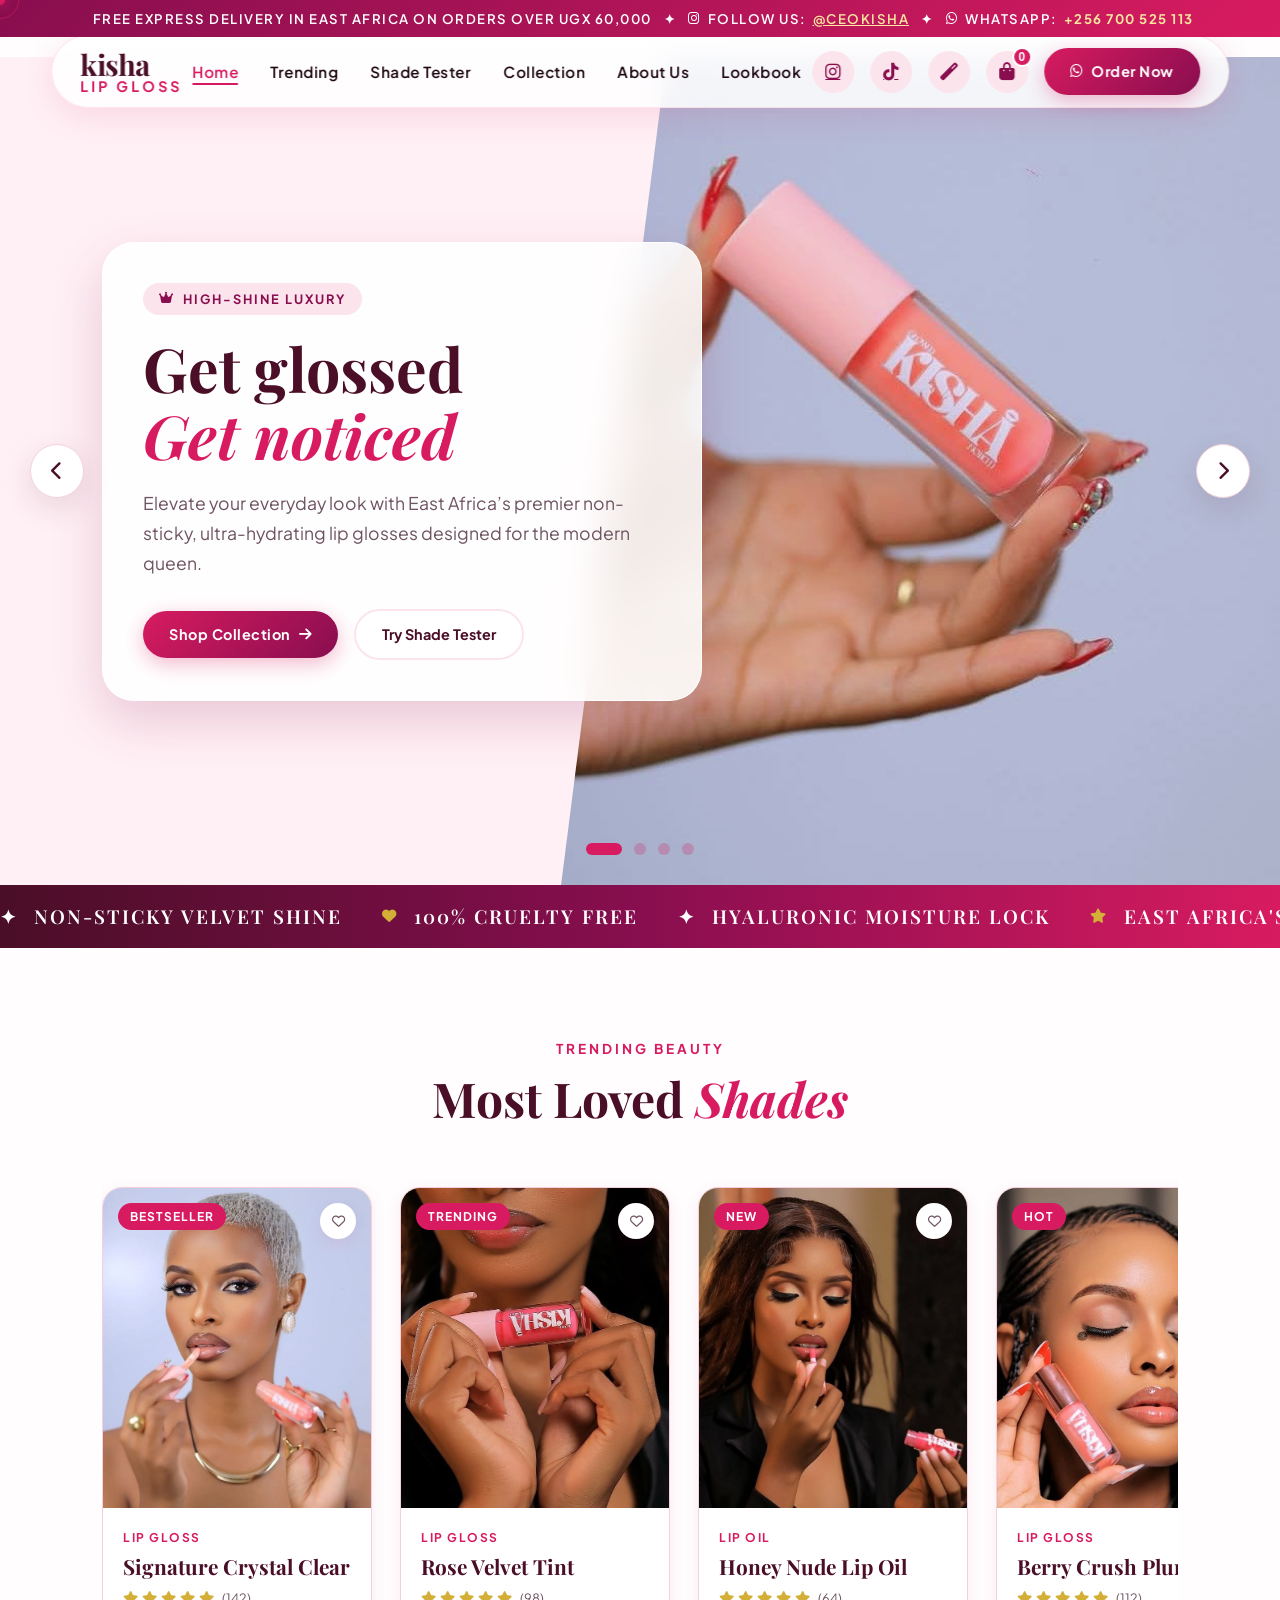
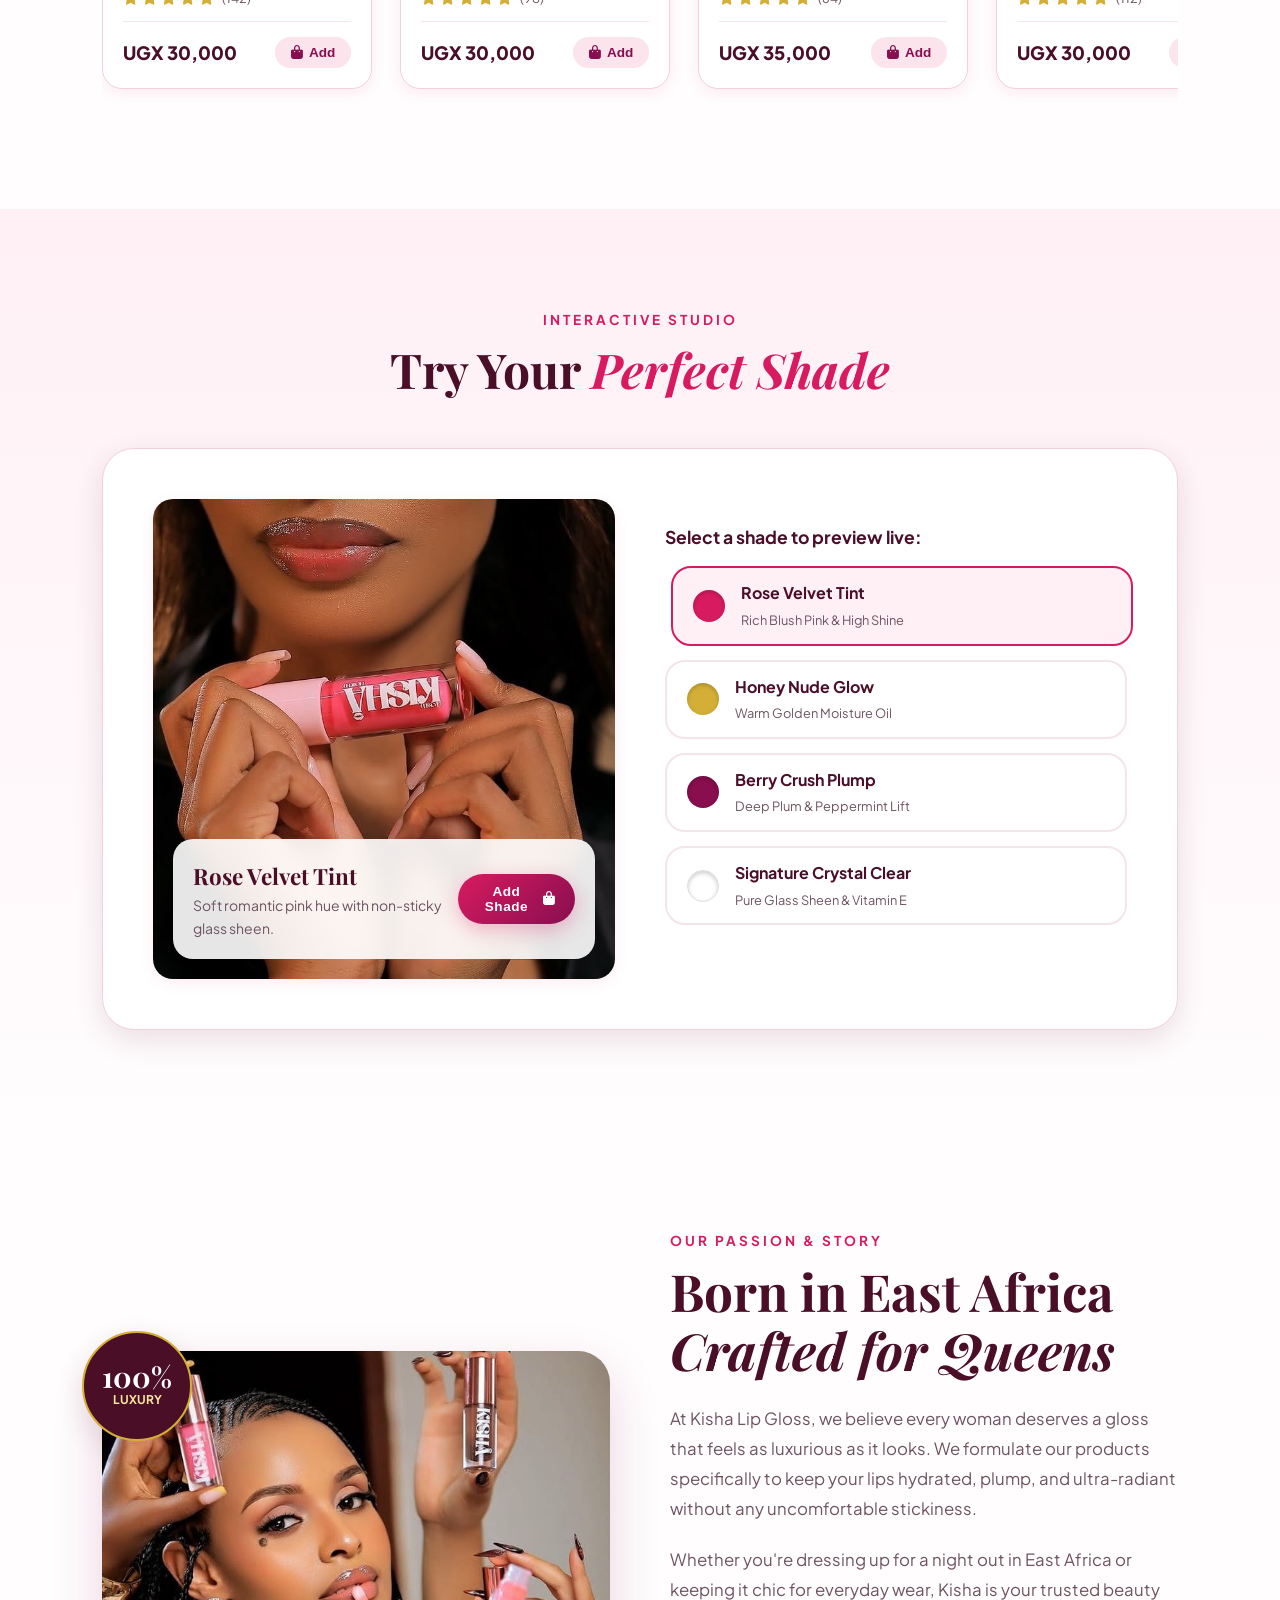
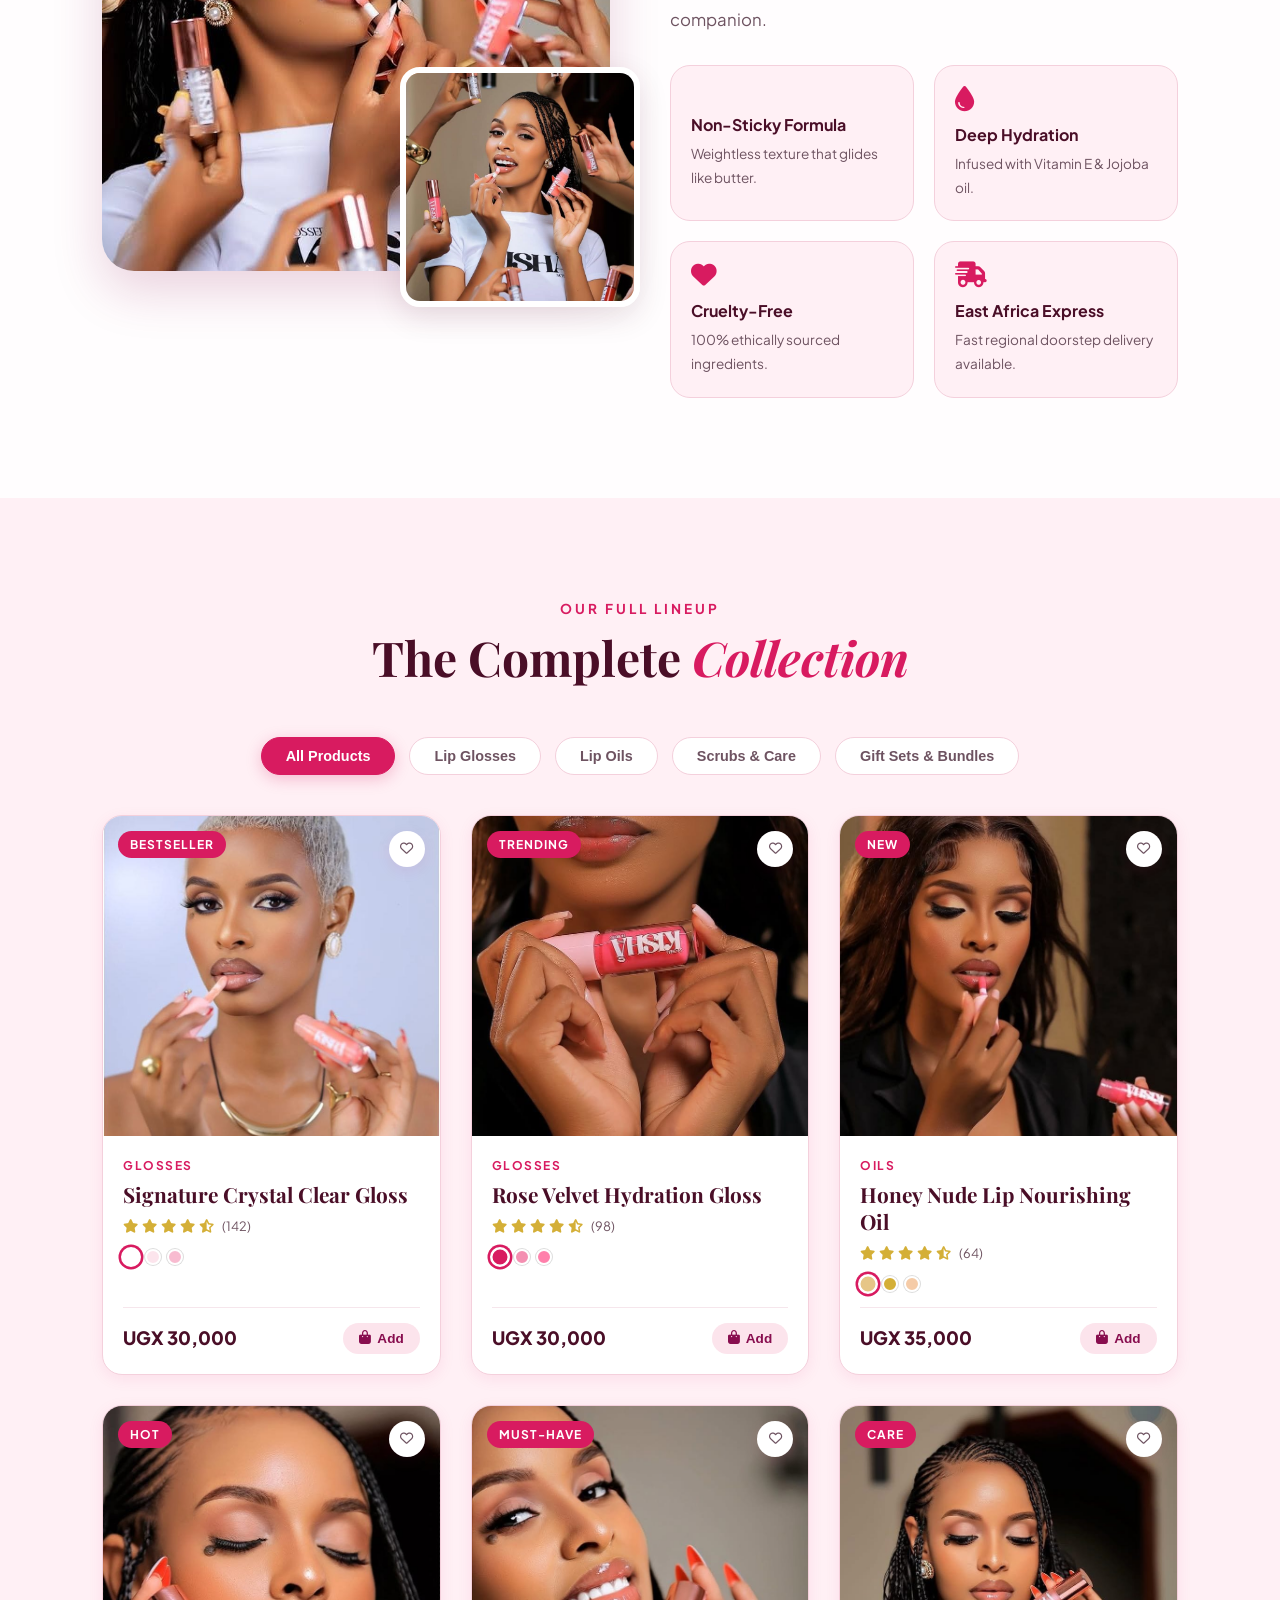
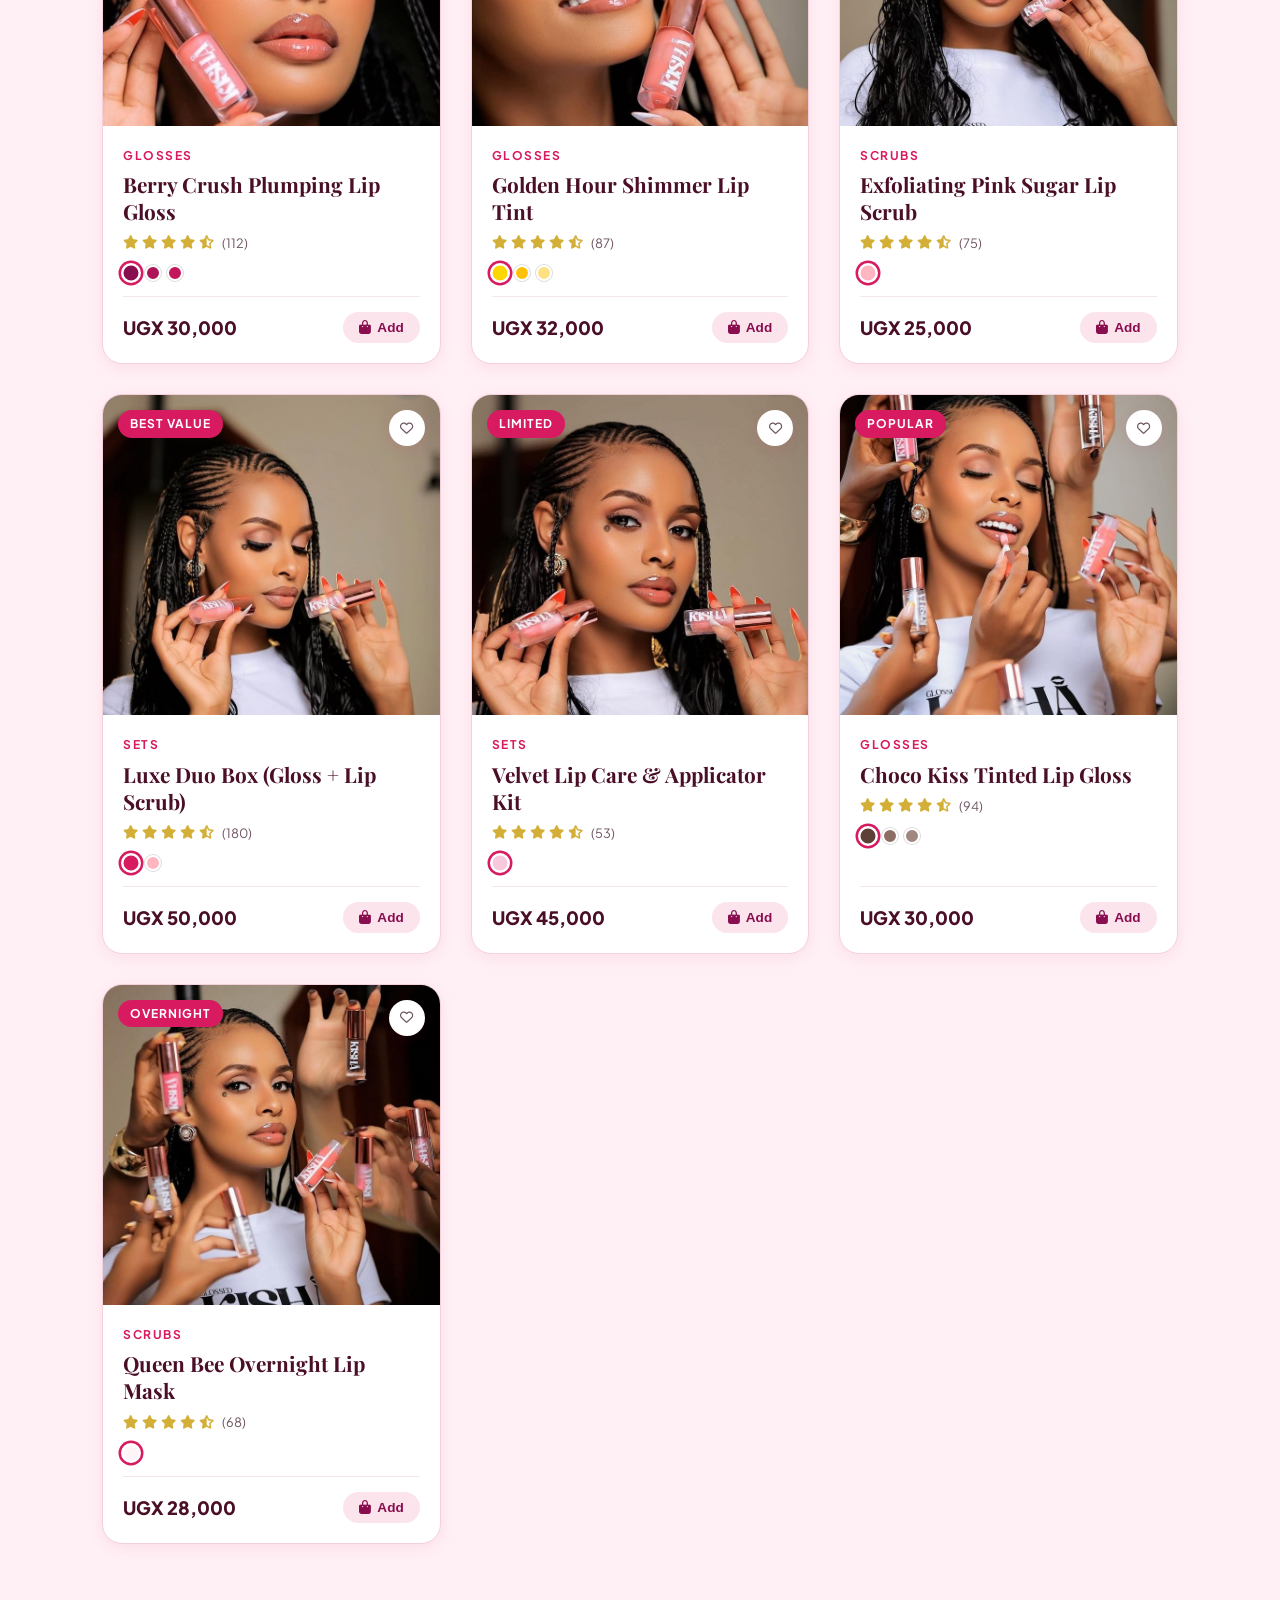
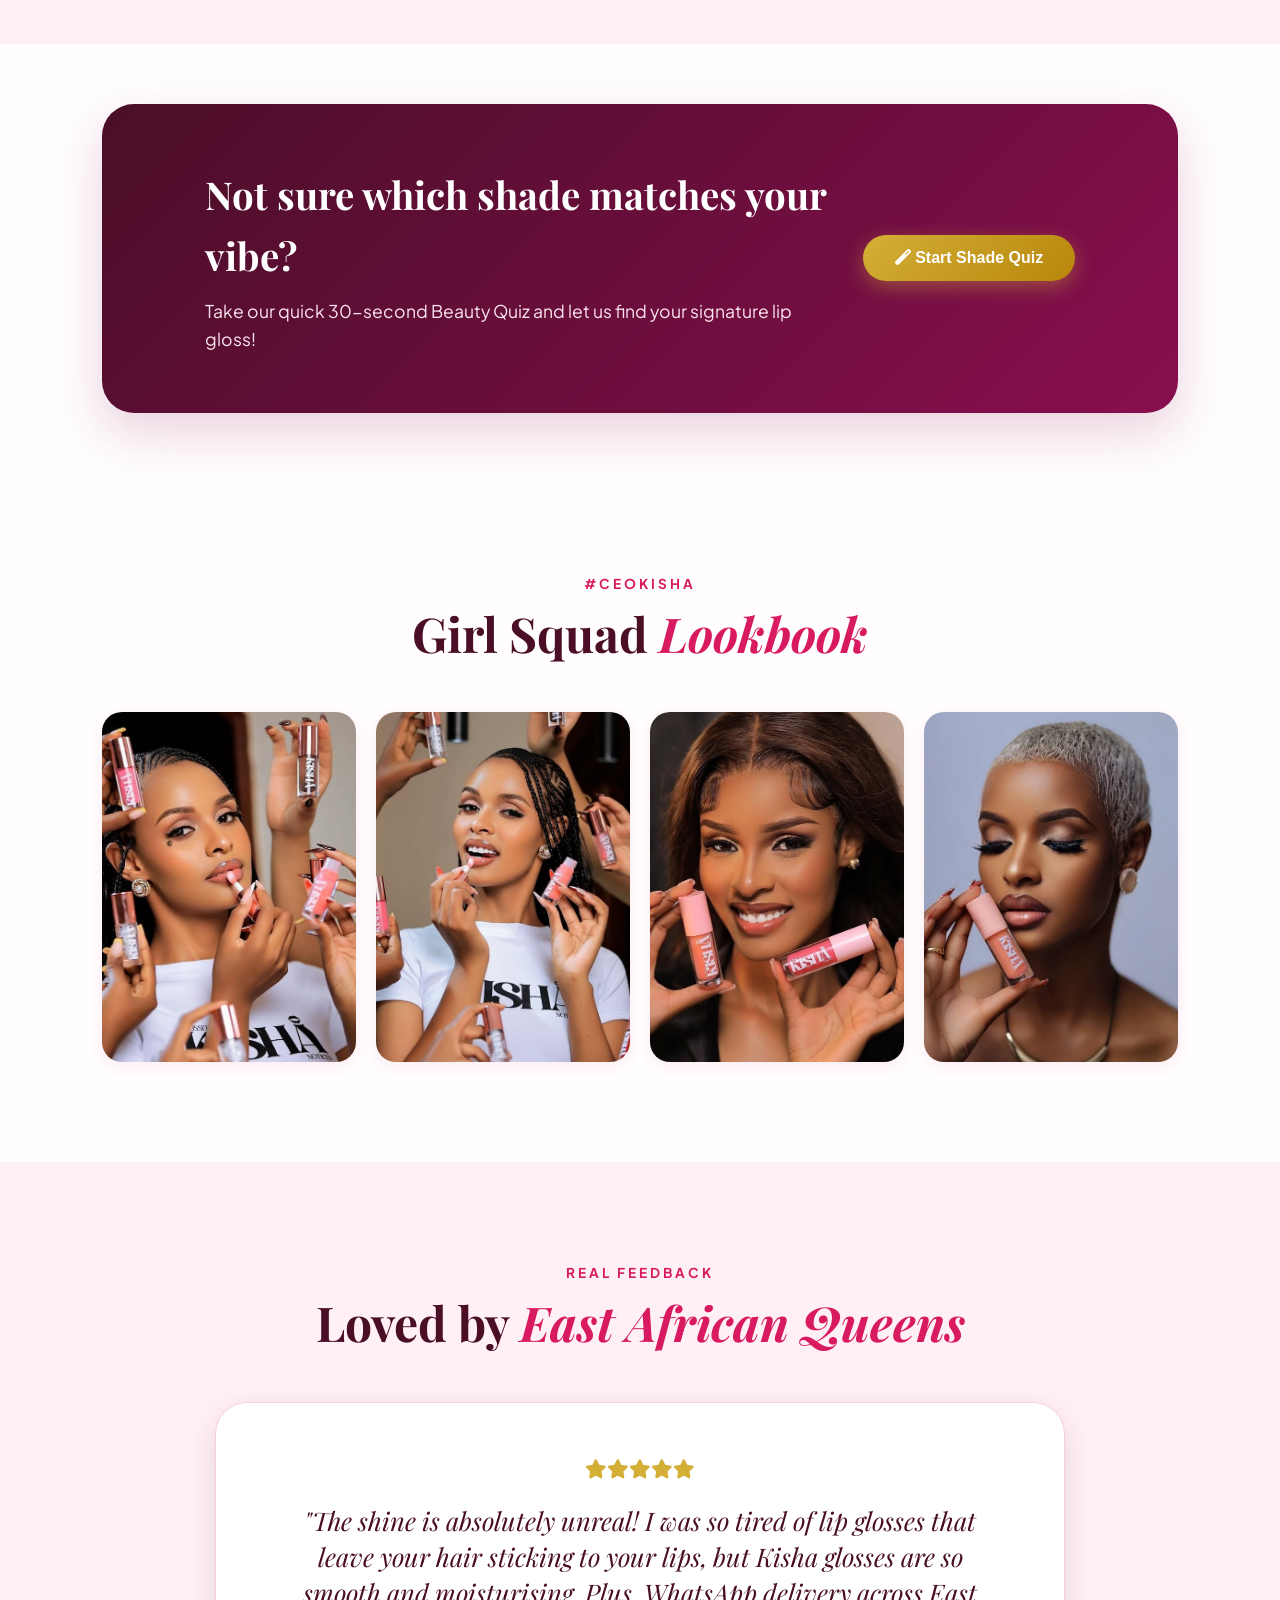
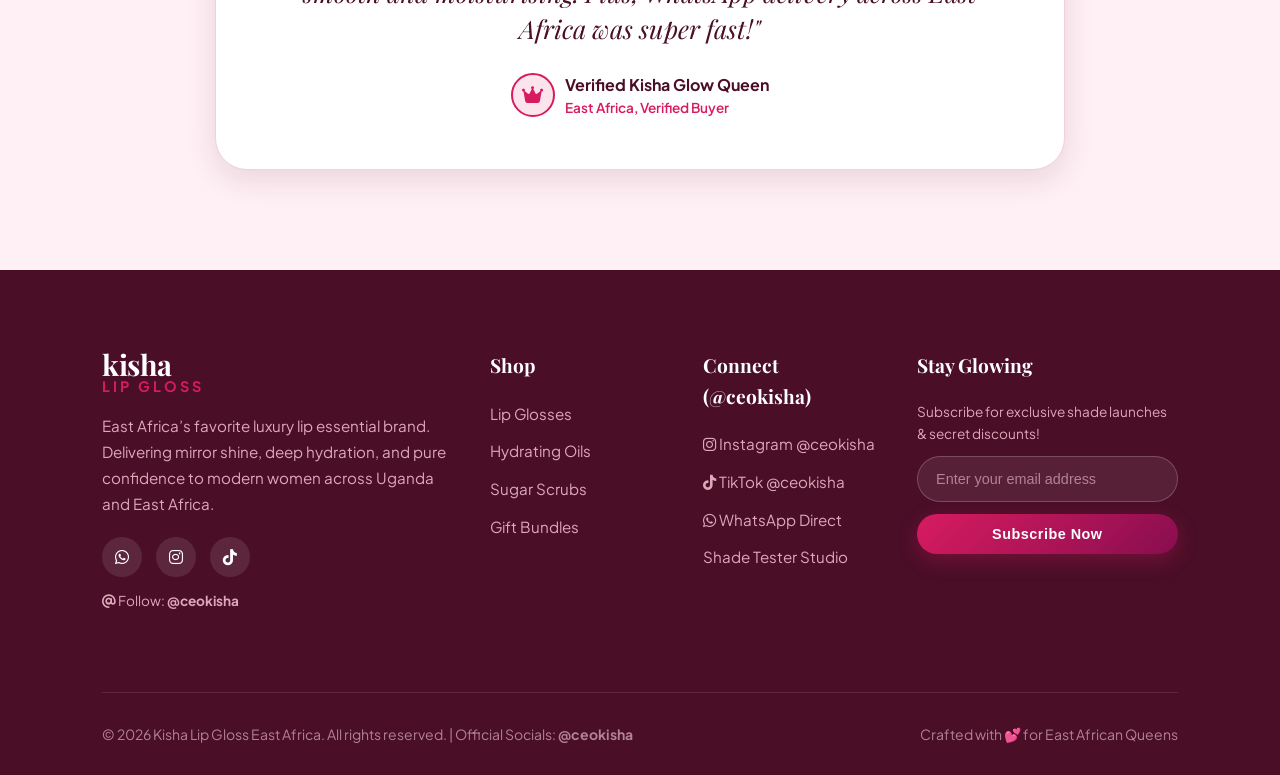
==== commit 8b415449: "Update location to East Africa, refresh testimonial placeholder, and add @ceokisha social links" ====
--- a/index.html
+++ b/index.html
@@ -3,8 +3,8 @@
 <head>
   <meta charset="UTF-8">
   <meta name="viewport" content="width=device-width, initial-scale=1.0">
-  <title>Kisha Lip Gloss — Luxury Lip Essentials | Kampala, Uganda</title>
-  <meta name="description" content="Discover Kisha Lip Gloss — Kampala's #1 luxury lip essentials. Non-sticky, ultra-hydrating glosses, lip oils, and scrubs for modern women.">
+  <title>Kisha Lip Gloss — Luxury Lip Essentials | East Africa</title>
+  <meta name="description" content="Discover Kisha Lip Gloss — East Africa's #1 luxury lip essentials. Non-sticky, ultra-hydrating glosses, lip oils, and scrubs for modern women. Follow @ceokisha on Instagram & TikTok.">
   
   <!-- GOOGLE FONTS -->
   <link rel="preconnect" href="https://fonts.googleapis.com">
@@ -25,9 +25,11 @@
 
   <!-- TOP ANNOUNCEMENT BAR -->
   <div class="announcement-bar">
-    <span><i class="fas fa-sparkles"></i> FREE EXPRESS DELIVERY IN KAMPALA ON ORDERS OVER UGX 60,000</span>
+    <span><i class="fas fa-sparkles"></i> FREE EXPRESS DELIVERY IN EAST AFRICA ON ORDERS OVER UGX 60,000</span>
     <span>✦</span>
-    <span><i class="fab fa-whatsapp"></i> WHATSAPP US DIRECTLY: <strong>+256 700 525 113</strong></span>
+    <span><i class="fab fa-instagram"></i> FOLLOW US: <a href="https://www.instagram.com/ceokisha" target="_blank" style="color: var(--clr-gold-light); text-decoration: underline;">@ceokisha</a></span>
+    <span>✦</span>
+    <span><i class="fab fa-whatsapp"></i> WHATSAPP: <strong>+256 700 525 113</strong></span>
   </div>
 
   <!-- GLASSNAVBAR -->
@@ -49,6 +51,12 @@
     </ul>
 
     <div class="nav-actions">
+      <a href="https://www.instagram.com/ceokisha" target="_blank" class="btn-icon" title="Follow @ceokisha on Instagram">
+        <i class="fab fa-instagram"></i>
+      </a>
+      <a href="https://www.tiktok.com/@ceokisha" target="_blank" class="btn-icon" title="Follow @ceokisha on TikTok">
+        <i class="fab fa-tiktok"></i>
+      </a>
       <button class="btn-icon" id="quiz-start-btn" title="Find My Shade Quiz">
         <i class="fas fa-magic"></i>
       </button>
@@ -75,7 +83,7 @@
         <div class="hero-content">
           <span class="hero-tag"><i class="fas fa-crown"></i> High-Shine Luxury</span>
           <h1 class="hero-title">Get glossed <em>Get noticed</em></h1>
-          <p class="hero-desc">Elevate your everyday look with Kampala’s premier non-sticky, ultra-hydrating lip glosses designed for the modern queen.</p>
+          <p class="hero-desc">Elevate your everyday look with East Africa’s premier non-sticky, ultra-hydrating lip glosses designed for the modern queen.</p>
           <div class="hero-buttons">
             <a href="#collection" class="btn-cta">Shop Collection <i class="fas fa-arrow-right"></i></a>
             <a href="#tester" class="btn-secondary">Try Shade Tester</a>
@@ -91,7 +99,7 @@
           <h1 class="hero-title">Glass-like shine <em>Zero stickiness</em></h1>
           <p class="hero-desc">Formulated with hyaluronic moisture locks and vitamin oils that keep your lips juicy, plump, and flawless all day long.</p>
           <div class="hero-buttons">
-            <a href="#collection" class="btn-cta">Explore Oils & Glosses <i class="fas fa-arrow-right"></i></a>
+            <a href="#collection" class="btn-cta">Explore Oils &amp; Glosses <i class="fas fa-arrow-right"></i></a>
             <a href="https://wa.me/256700525113" class="btn-secondary" target="_blank">Chat on WhatsApp</a>
           </div>
         </div>
@@ -102,7 +110,7 @@
         <img src="assets/images/kisha_03.jpg" alt="Luxury Packaging" class="hero-slide-bg">
         <div class="hero-content">
           <span class="hero-tag"><i class="fas fa-gem"></i> Tailored Beauty</span>
-          <h1 class="hero-title">Hydrating oils <em>& Velvet tints</em></h1>
+          <h1 class="hero-title">Hydrating oils <em>&amp; Velvet tints</em></h1>
           <p class="hero-desc">From crystal clear coats to rich velvet nude tints, discover shades carefully crafted to complement melanin-rich skin tones.</p>
           <div class="hero-buttons">
             <a href="#collection" class="btn-cta">View Best Sellers <i class="fas fa-arrow-right"></i></a>
@@ -116,8 +124,8 @@
         <img src="assets/images/kisha_04.jpg" alt="Kisha Beauty Model" class="hero-slide-bg">
         <div class="hero-content">
           <span class="hero-tag"><i class="fas fa-heart"></i> Crafted with Love</span>
-          <h1 class="hero-title">Kampala's #1 <em>Lip Essential</em></h1>
-          <p class="hero-desc">Join thousands of happy girls across Uganda glowing with confidence. Fast delivery straight to your doorstep.</p>
+          <h1 class="hero-title">East Africa's #1 <em>Lip Essential</em></h1>
+          <p class="hero-desc">Join thousands of happy girls across East Africa glowing with confidence. Fast delivery straight to your doorstep.</p>
           <div class="hero-buttons">
             <a href="https://wa.me/256700525113" class="btn-cta" target="_blank">Order via WhatsApp <i class="fab fa-whatsapp"></i></a>
             <a href="#lookbook" class="btn-secondary">View Girl Squad</a>
@@ -141,7 +149,7 @@
         <div class="marquee-item"><span>✦</span> NON-STICKY VELVET SHINE</div>
         <div class="marquee-item"><i class="fas fa-heart"></i> 100% CRUELTY FREE</div>
         <div class="marquee-item"><span>✦</span> HYALURONIC MOISTURE LOCK</div>
-        <div class="marquee-item"><i class="fas fa-star"></i> KAMPALA'S #1 LIP ESSENTIAL</div>
+        <div class="marquee-item"><i class="fas fa-star"></i> EAST AFRICA'S #1 LIP ESSENTIAL</div>
         <div class="marquee-item"><span>✦</span> ULTRA GLOSSY GLOW</div>
         <div class="marquee-item"><i class="fas fa-gem"></i> LUXURY TINTS FOR QUEENS</div>
       </div>
@@ -149,7 +157,7 @@
         <div class="marquee-item"><span>✦</span> NON-STICKY VELVET SHINE</div>
         <div class="marquee-item"><i class="fas fa-heart"></i> 100% CRUELTY FREE</div>
         <div class="marquee-item"><span>✦</span> HYALURONIC MOISTURE LOCK</div>
-        <div class="marquee-item"><i class="fas fa-star"></i> KAMPALA'S #1 LIP ESSENTIAL</div>
+        <div class="marquee-item"><i class="fas fa-star"></i> EAST AFRICA'S #1 LIP ESSENTIAL</div>
         <div class="marquee-item"><span>✦</span> ULTRA GLOSSY GLOW</div>
         <div class="marquee-item"><i class="fas fa-gem"></i> LUXURY TINTS FOR QUEENS</div>
       </div>
@@ -334,9 +342,9 @@
 
       <div class="about-content">
         <span class="section-subtitle">Our Passion &amp; Story</span>
-        <h2>Born in Kampala <em>Crafted for Queens</em></h2>
+        <h2>Born in East Africa <em>Crafted for Queens</em></h2>
         <p>At Kisha Lip Gloss, we believe every woman deserves a gloss that feels as luxurious as it looks. We formulate our products specifically to keep your lips hydrated, plump, and ultra-radiant without any uncomfortable stickiness.</p>
-        <p>Whether you're dressing up for a night out in Kampala or keeping it chic for everyday wear, Kisha is your trusted beauty companion.</p>
+        <p>Whether you're dressing up for a night out in East Africa or keeping it chic for everyday wear, Kisha is your trusted beauty companion.</p>
         
         <div class="about-features">
           <div class="feature-box">
@@ -356,8 +364,8 @@
           </div>
           <div class="feature-box">
             <i class="fas fa-truck-fast"></i>
-            <h4>Kampala Express</h4>
-            <p>Same-day doorstep delivery available.</p>
+            <h4>East Africa Express</h4>
+            <p>Fast regional doorstep delivery available.</p>
           </div>
         </div>
       </div>
@@ -398,7 +406,7 @@
   <!-- LOOKBOOK & INSTAGRAM SQUAD GALLERY -->
   <section class="gallery-section" id="lookbook">
     <div class="section-header">
-      <span class="section-subtitle">#KishaGlossGirl</span>
+      <span class="section-subtitle">#ceokisha</span>
       <h2 class="section-title">Girl Squad <em>Lookbook</em></h2>
     </div>
 
@@ -438,19 +446,21 @@
   <section class="reviews-section">
     <div class="section-header">
       <span class="section-subtitle">Real Feedback</span>
-      <h2 class="section-title">Loved by <em>Ugandan Queens</em></h2>
+      <h2 class="section-title">Loved by <em>East African Queens</em></h2>
     </div>
 
     <div class="reviews-carousel">
       <div class="review-stars">
         <i class="fas fa-star"></i><i class="fas fa-star"></i><i class="fas fa-star"></i><i class="fas fa-star"></i><i class="fas fa-star"></i>
       </div>
-      <p class="review-quote">"The shine is absolutely unreal! I was so tired of lip glosses that leave your hair sticking to your lips, but Kisha glosses are so smooth and moisturising. Plus, WhatsApp delivery in Kampala was super fast!"</p>
-      <div class="review-author">
-        <img src="assets/images/kisha_17.jpg" class="author-avatar" alt="Reviewer Sarah">
-        <div class="author-info">
-          <h5>Sarah K.</h5>
-          <span>Kampala, Verified Buyer</span>
+      <p class="review-quote">"The shine is absolutely unreal! I was so tired of lip glosses that leave your hair sticking to your lips, but Kisha glosses are so smooth and moisturising. Plus, WhatsApp delivery across East Africa was super fast!"</p>
+      <div class="review-author" style="justify-content: center; gap: 10px; display: flex; align-items: center;">
+        <div style="background: var(--clr-rose-soft); width: 44px; height: 44px; border-radius: 50%; display: flex; align-items: center; justify-content: center; color: var(--clr-rose-primary); font-size: 1.2rem; border: 2px solid var(--clr-rose-primary);">
+          <i class="fas fa-crown"></i>
+        </div>
+        <div class="author-info" style="text-align: left;">
+          <h5 style="color: var(--clr-rose-deep); font-weight: 700; margin: 0;">Verified Kisha Glow Queen</h5>
+          <span style="color: var(--clr-rose-primary); font-weight: 600; font-size: 0.85rem;">East Africa, Verified Buyer</span>
         </div>
       </div>
     </div>
@@ -463,12 +473,13 @@
         <div class="logo-text">
           kisha <span>lip gloss</span>
         </div>
-        <p>Kampala’s favorite luxury lip essential brand. Delivering mirror shine, deep hydration, and pure confidence to modern women across Uganda.</p>
+        <p>East Africa’s favorite luxury lip essential brand. Delivering mirror shine, deep hydration, and pure confidence to modern women across Uganda and East Africa.</p>
         <div class="social-links">
-          <a href="https://wa.me/256700525113" class="social-icon" target="_blank"><i class="fab fa-whatsapp"></i></a>
-          <a href="#" class="social-icon"><i class="fab fa-instagram"></i></a>
-          <a href="#" class="social-icon"><i class="fab fa-tiktok"></i></a>
-        </div>
+          <a href="https://wa.me/256700525113" class="social-icon" target="_blank" title="WhatsApp +256 700 525 113"><i class="fab fa-whatsapp"></i></a>
+          <a href="https://www.instagram.com/ceokisha" class="social-icon" target="_blank" title="Instagram @ceokisha"><i class="fab fa-instagram"></i></a>
+          <a href="https://www.tiktok.com/@ceokisha" class="social-icon" target="_blank" title="TikTok @ceokisha"><i class="fab fa-tiktok"></i></a>
+        </div>
+        <p style="font-size: 0.85rem; color: #DDA8B8; margin-top: 12px;"><i class="fas fa-at"></i> Follow: <strong>@ceokisha</strong></p>
       </div>
 
       <div class="footer-col">
@@ -482,12 +493,12 @@
       </div>
 
       <div class="footer-col">
-        <h4>Quick Links</h4>
+        <h4>Connect (@ceokisha)</h4>
         <ul class="footer-links">
-          <li><a href="#about">About Kisha</a></li>
-          <li><a href="#tester">Shade Tester</a></li>
-          <li><a href="#lookbook">Lookbook</a></li>
-          <li><a href="https://wa.me/256700525113">WhatsApp Support</a></li>
+          <li><a href="https://www.instagram.com/ceokisha" target="_blank"><i class="fab fa-instagram"></i> Instagram @ceokisha</a></li>
+          <li><a href="https://www.tiktok.com/@ceokisha" target="_blank"><i class="fab fa-tiktok"></i> TikTok @ceokisha</a></li>
+          <li><a href="https://wa.me/256700525113" target="_blank"><i class="fab fa-whatsapp"></i> WhatsApp Direct</a></li>
+          <li><a href="#tester">Shade Tester Studio</a></li>
         </ul>
       </div>
 
@@ -502,8 +513,8 @@
     </div>
 
     <div class="footer-bottom">
-      <p>© 2026 Kisha Lip Gloss Uganda. All rights reserved.</p>
-      <p>Crafted with 💕 for Kampala Queens</p>
+      <p>© 2026 Kisha Lip Gloss East Africa. All rights reserved. | Official Socials: <strong>@ceokisha</strong></p>
+      <p>Crafted with 💕 for East African Queens</p>
     </div>
   </footer>
 
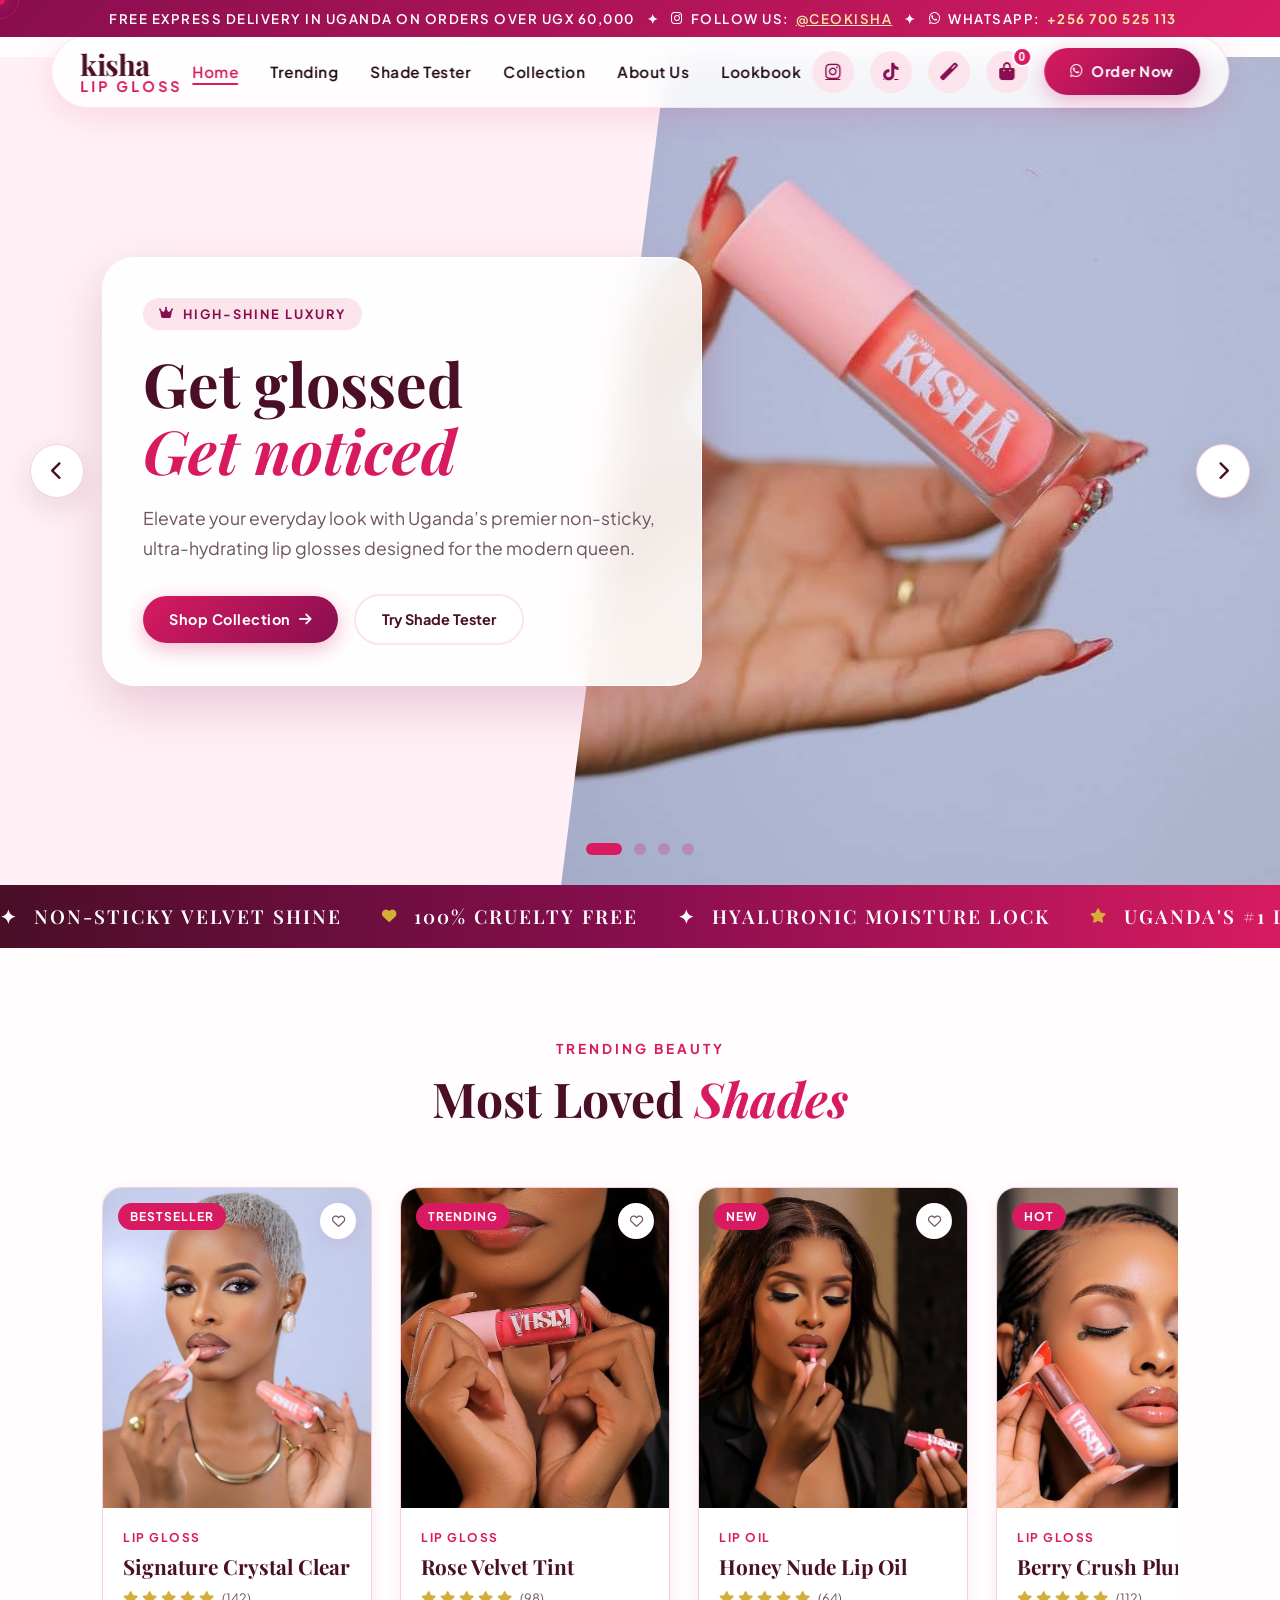
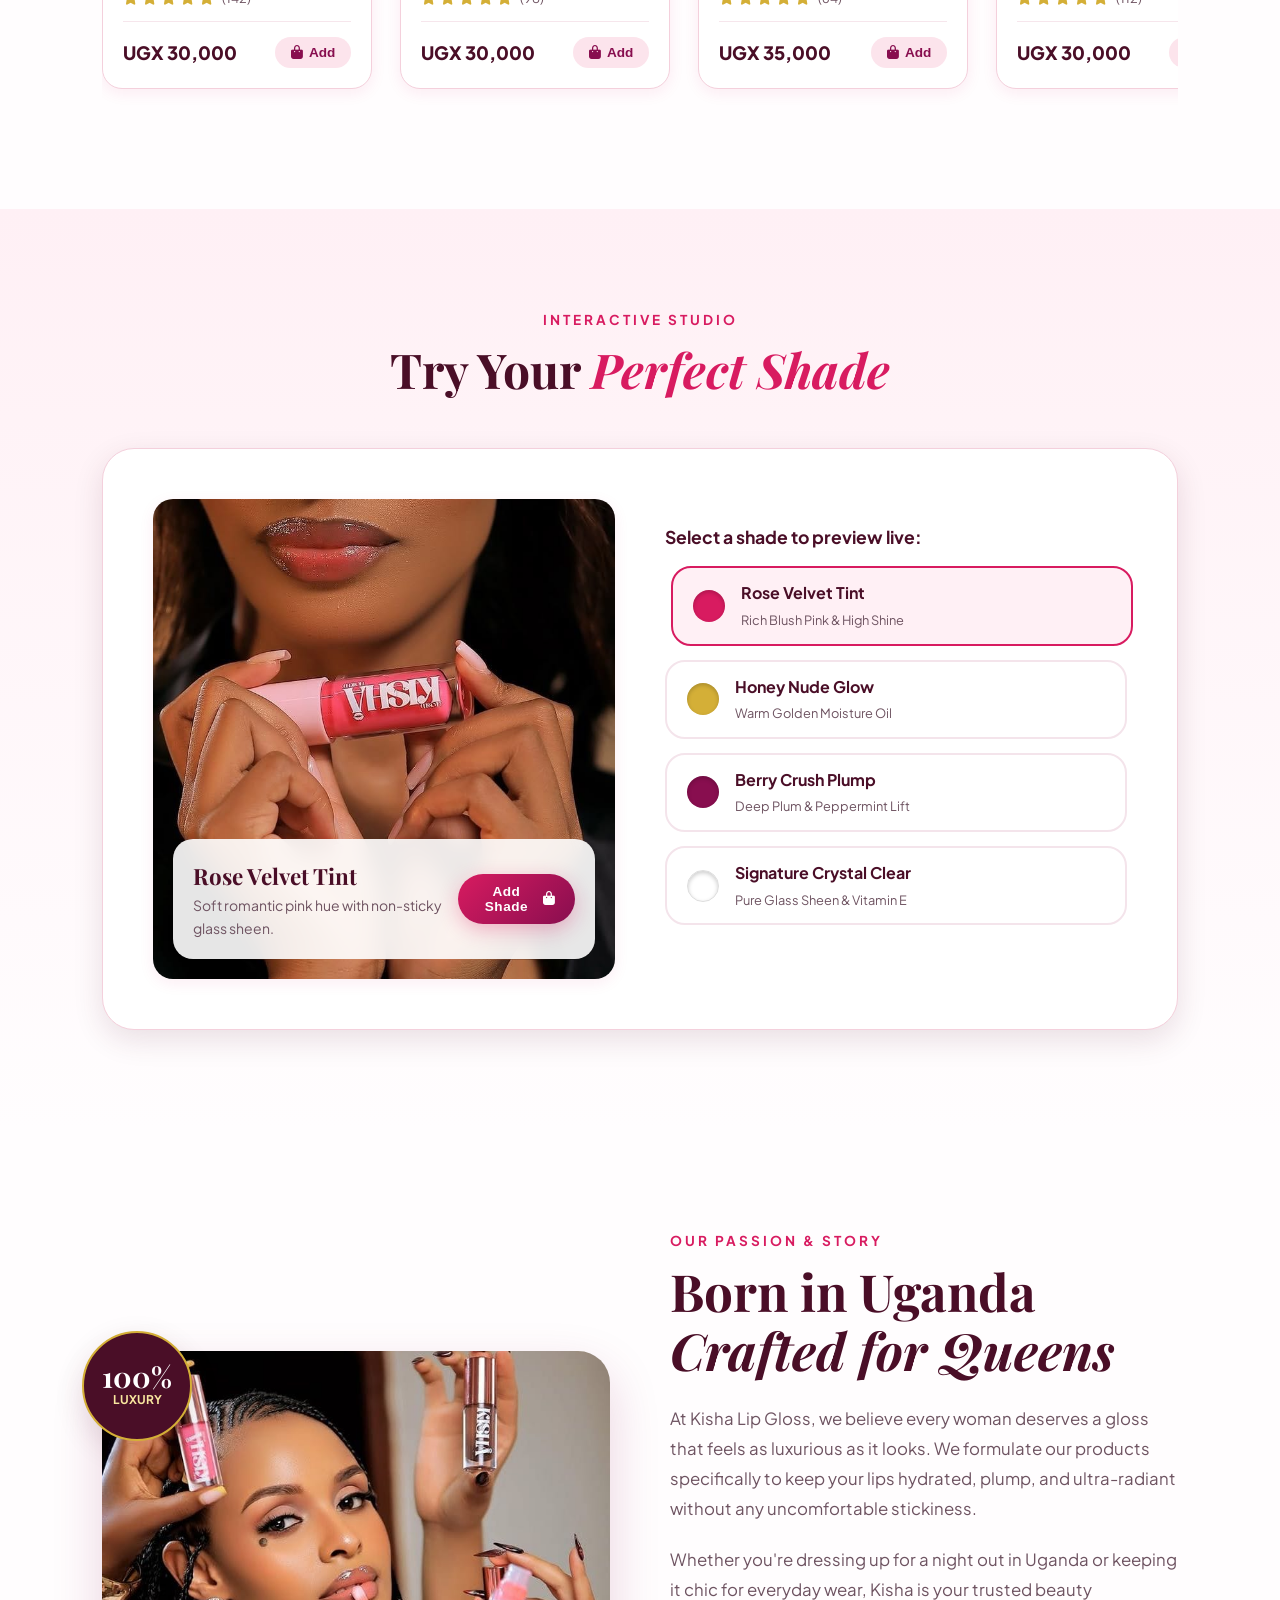
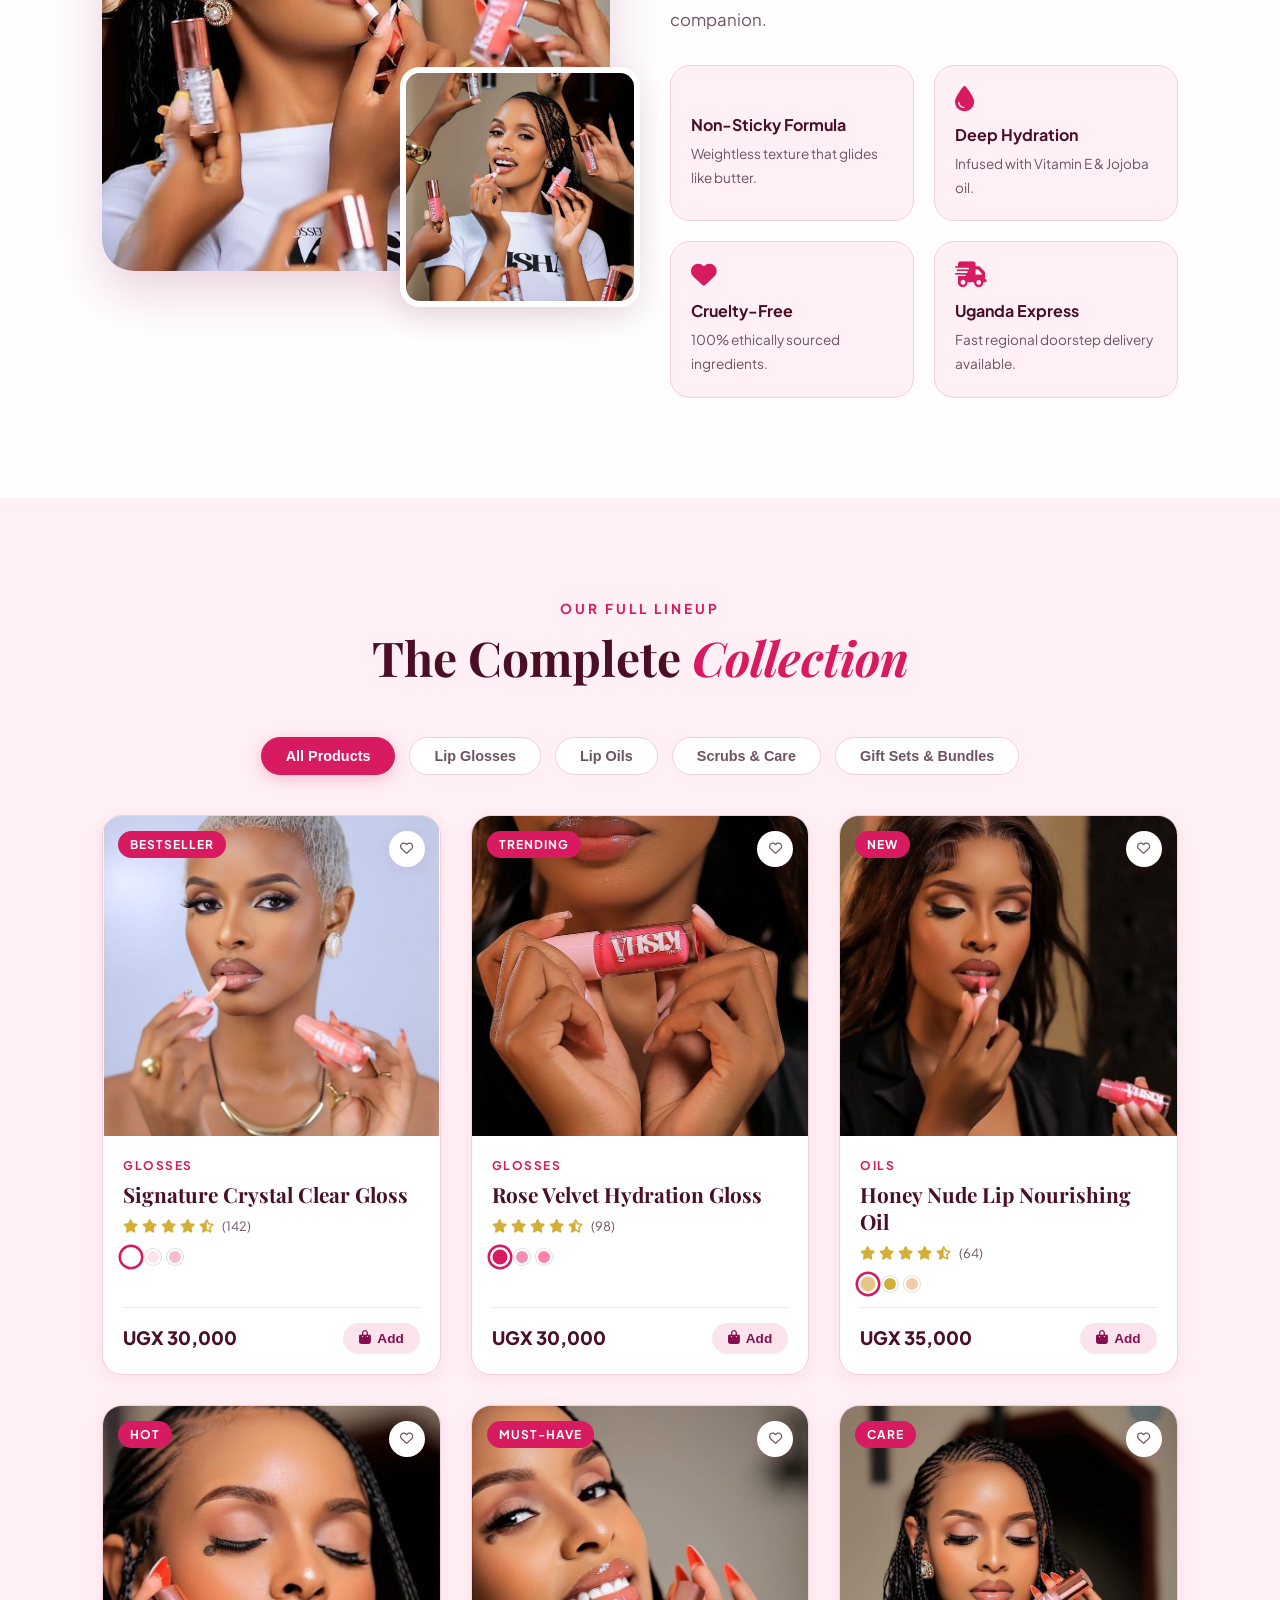
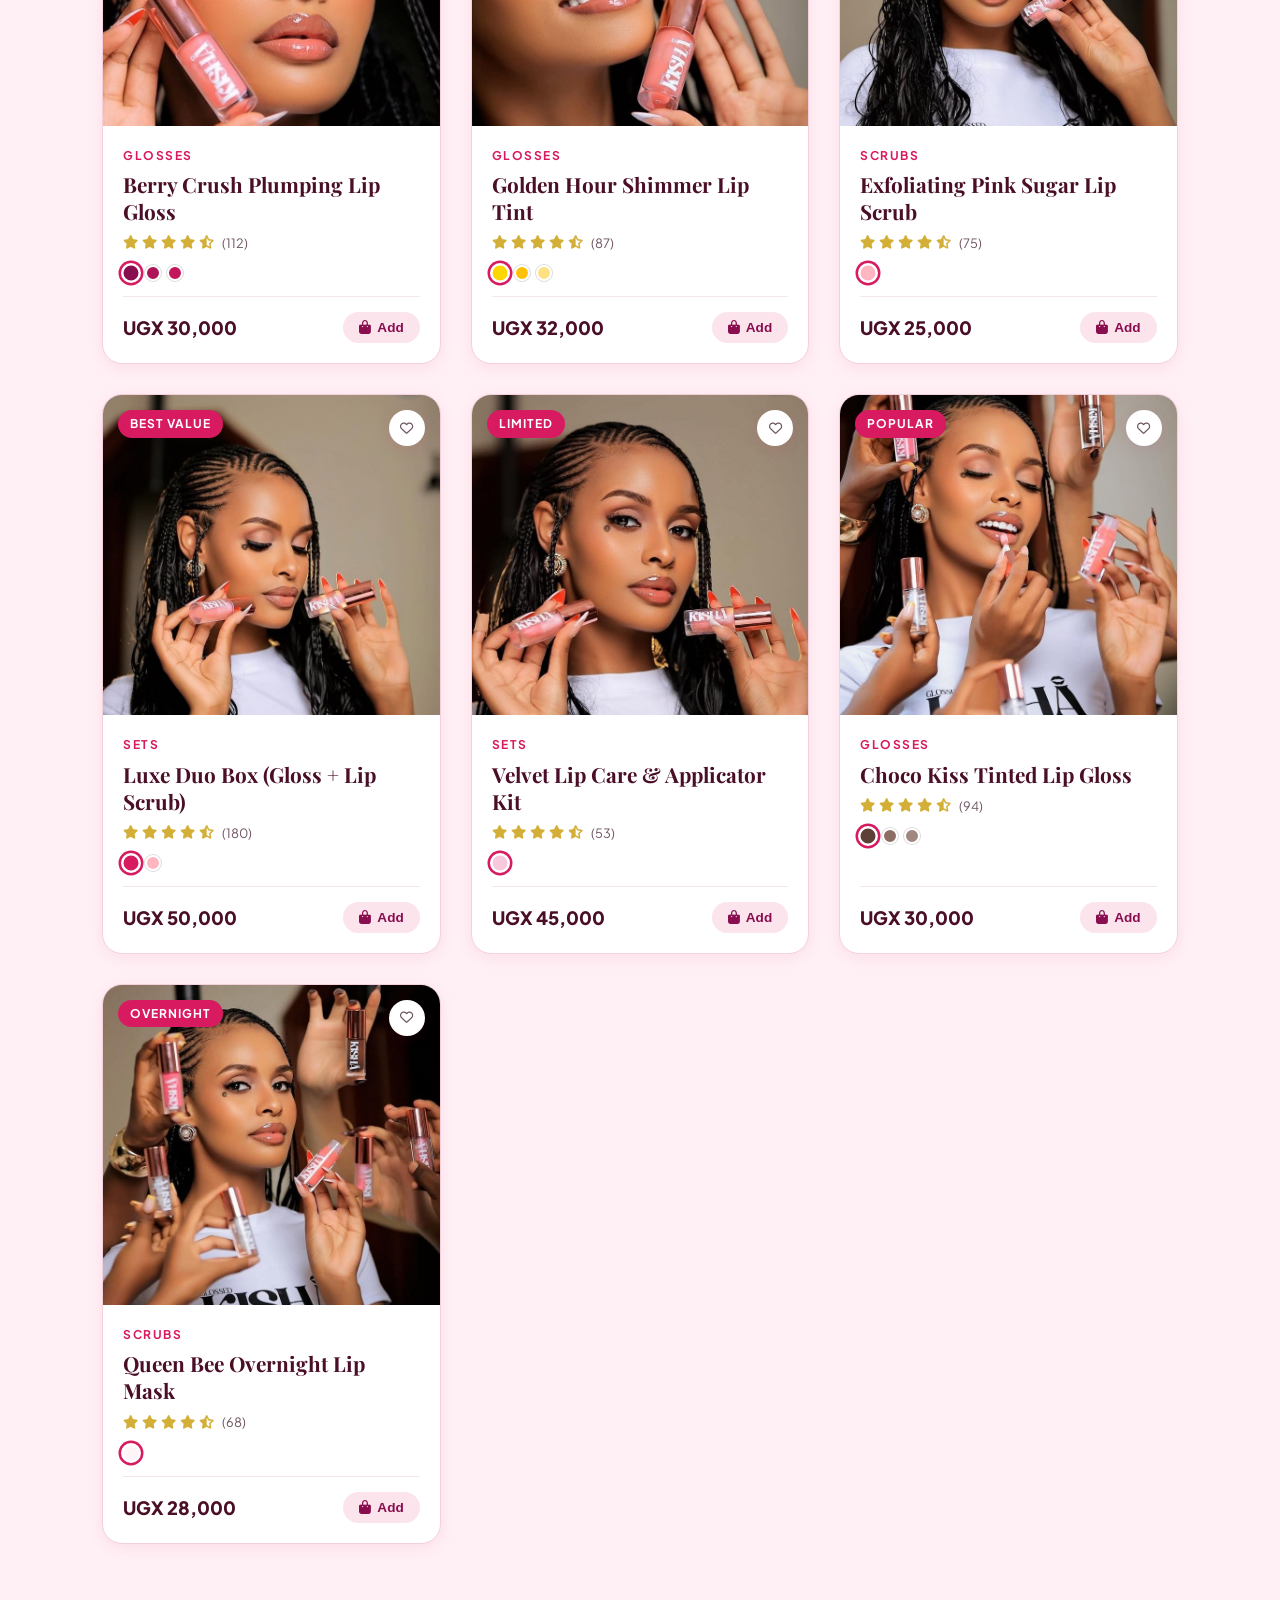
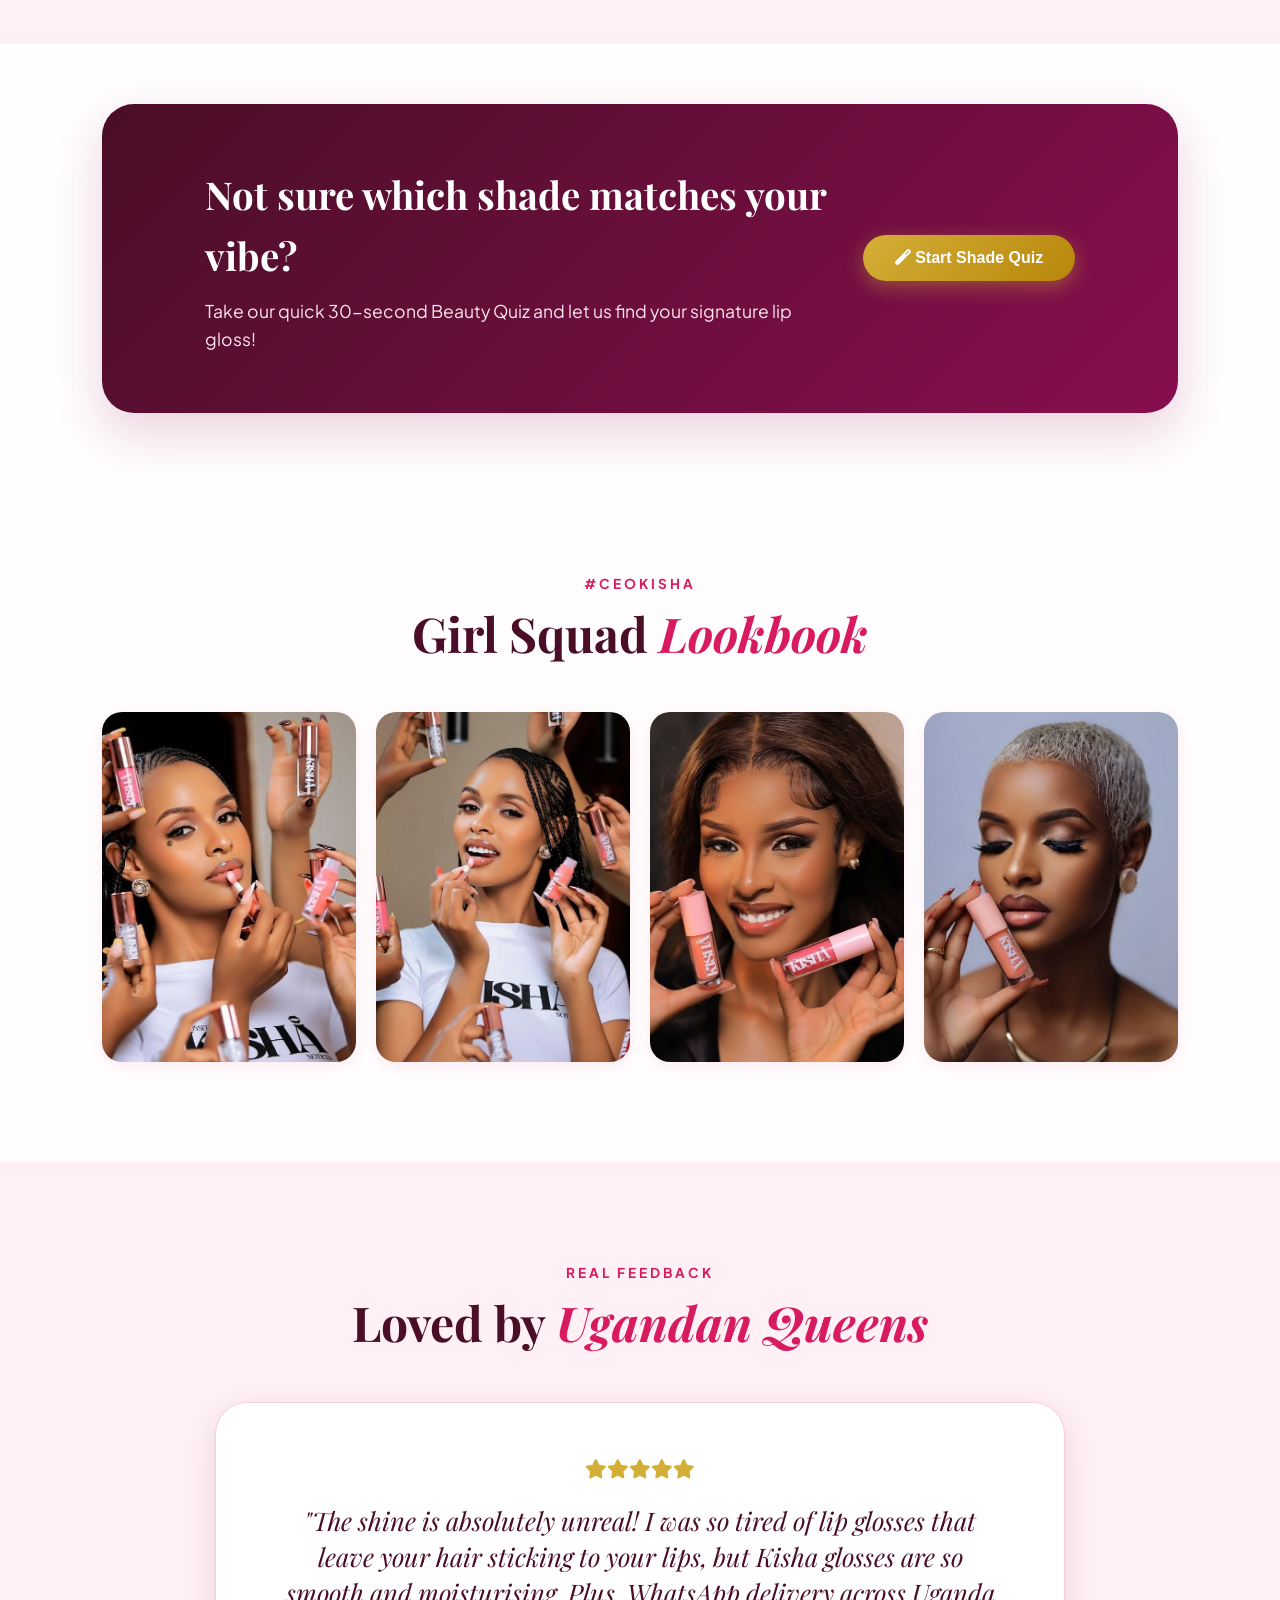
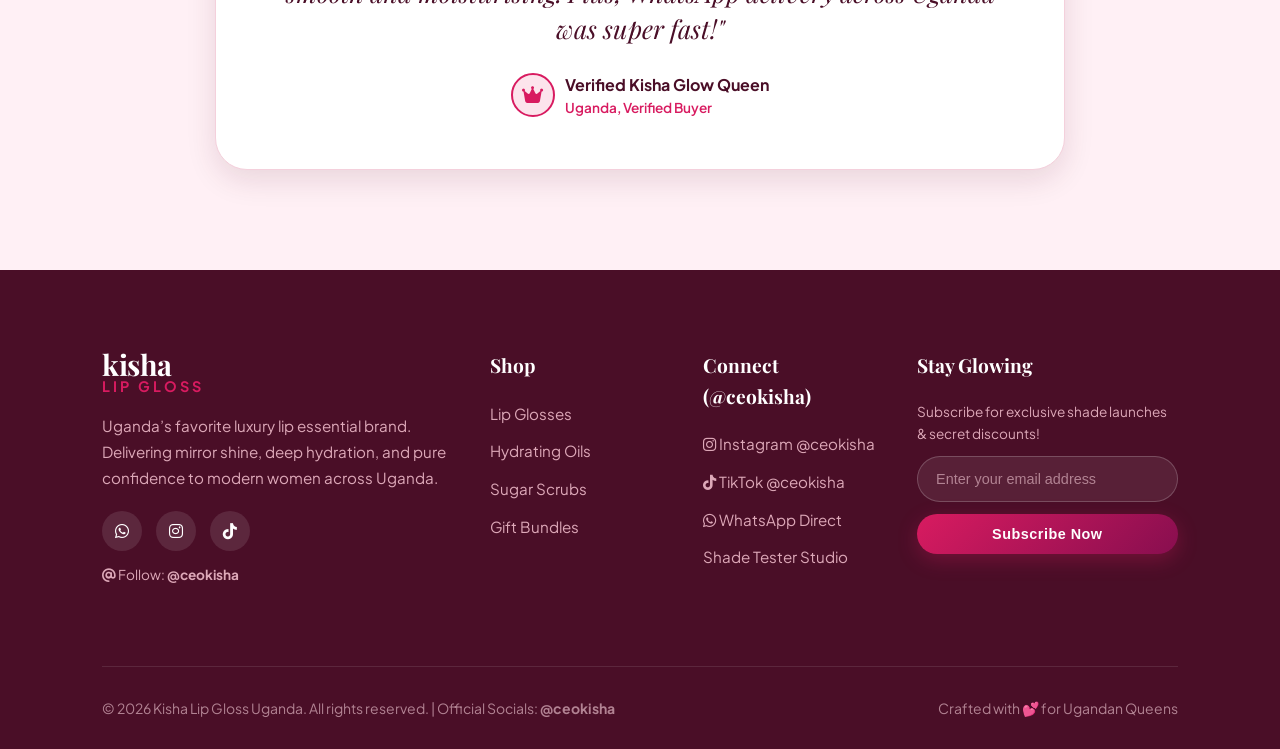
==== commit 82e0637d: "Replace every instance of East Africa with Uganda across the website" ====
--- a/index.html
+++ b/index.html
@@ -3,8 +3,8 @@
 <head>
   <meta charset="UTF-8">
   <meta name="viewport" content="width=device-width, initial-scale=1.0">
-  <title>Kisha Lip Gloss — Luxury Lip Essentials | East Africa</title>
-  <meta name="description" content="Discover Kisha Lip Gloss — East Africa's #1 luxury lip essentials. Non-sticky, ultra-hydrating glosses, lip oils, and scrubs for modern women. Follow @ceokisha on Instagram & TikTok.">
+  <title>Kisha Lip Gloss — Luxury Lip Essentials | Uganda</title>
+  <meta name="description" content="Discover Kisha Lip Gloss — Uganda's #1 luxury lip essentials. Non-sticky, ultra-hydrating glosses, lip oils, and scrubs for modern women. Follow @ceokisha on Instagram & TikTok.">
   
   <!-- GOOGLE FONTS -->
   <link rel="preconnect" href="https://fonts.googleapis.com">
@@ -25,7 +25,7 @@
 
   <!-- TOP ANNOUNCEMENT BAR -->
   <div class="announcement-bar">
-    <span><i class="fas fa-sparkles"></i> FREE EXPRESS DELIVERY IN EAST AFRICA ON ORDERS OVER UGX 60,000</span>
+    <span><i class="fas fa-sparkles"></i> FREE EXPRESS DELIVERY IN UGANDA ON ORDERS OVER UGX 60,000</span>
     <span>✦</span>
     <span><i class="fab fa-instagram"></i> FOLLOW US: <a href="https://www.instagram.com/ceokisha" target="_blank" style="color: var(--clr-gold-light); text-decoration: underline;">@ceokisha</a></span>
     <span>✦</span>
@@ -83,7 +83,7 @@
         <div class="hero-content">
           <span class="hero-tag"><i class="fas fa-crown"></i> High-Shine Luxury</span>
           <h1 class="hero-title">Get glossed <em>Get noticed</em></h1>
-          <p class="hero-desc">Elevate your everyday look with East Africa’s premier non-sticky, ultra-hydrating lip glosses designed for the modern queen.</p>
+          <p class="hero-desc">Elevate your everyday look with Uganda’s premier non-sticky, ultra-hydrating lip glosses designed for the modern queen.</p>
           <div class="hero-buttons">
             <a href="#collection" class="btn-cta">Shop Collection <i class="fas fa-arrow-right"></i></a>
             <a href="#tester" class="btn-secondary">Try Shade Tester</a>
@@ -124,8 +124,8 @@
         <img src="assets/images/kisha_04.jpg" alt="Kisha Beauty Model" class="hero-slide-bg">
         <div class="hero-content">
           <span class="hero-tag"><i class="fas fa-heart"></i> Crafted with Love</span>
-          <h1 class="hero-title">East Africa's #1 <em>Lip Essential</em></h1>
-          <p class="hero-desc">Join thousands of happy girls across East Africa glowing with confidence. Fast delivery straight to your doorstep.</p>
+          <h1 class="hero-title">Uganda's #1 <em>Lip Essential</em></h1>
+          <p class="hero-desc">Join thousands of happy girls across Uganda glowing with confidence. Fast delivery straight to your doorstep.</p>
           <div class="hero-buttons">
             <a href="https://wa.me/256700525113" class="btn-cta" target="_blank">Order via WhatsApp <i class="fab fa-whatsapp"></i></a>
             <a href="#lookbook" class="btn-secondary">View Girl Squad</a>
@@ -149,7 +149,7 @@
         <div class="marquee-item"><span>✦</span> NON-STICKY VELVET SHINE</div>
         <div class="marquee-item"><i class="fas fa-heart"></i> 100% CRUELTY FREE</div>
         <div class="marquee-item"><span>✦</span> HYALURONIC MOISTURE LOCK</div>
-        <div class="marquee-item"><i class="fas fa-star"></i> EAST AFRICA'S #1 LIP ESSENTIAL</div>
+        <div class="marquee-item"><i class="fas fa-star"></i> UGANDA'S #1 LIP ESSENTIAL</div>
         <div class="marquee-item"><span>✦</span> ULTRA GLOSSY GLOW</div>
         <div class="marquee-item"><i class="fas fa-gem"></i> LUXURY TINTS FOR QUEENS</div>
       </div>
@@ -157,7 +157,7 @@
         <div class="marquee-item"><span>✦</span> NON-STICKY VELVET SHINE</div>
         <div class="marquee-item"><i class="fas fa-heart"></i> 100% CRUELTY FREE</div>
         <div class="marquee-item"><span>✦</span> HYALURONIC MOISTURE LOCK</div>
-        <div class="marquee-item"><i class="fas fa-star"></i> EAST AFRICA'S #1 LIP ESSENTIAL</div>
+        <div class="marquee-item"><i class="fas fa-star"></i> UGANDA'S #1 LIP ESSENTIAL</div>
         <div class="marquee-item"><span>✦</span> ULTRA GLOSSY GLOW</div>
         <div class="marquee-item"><i class="fas fa-gem"></i> LUXURY TINTS FOR QUEENS</div>
       </div>
@@ -342,9 +342,9 @@
 
       <div class="about-content">
         <span class="section-subtitle">Our Passion &amp; Story</span>
-        <h2>Born in East Africa <em>Crafted for Queens</em></h2>
+        <h2>Born in Uganda <em>Crafted for Queens</em></h2>
         <p>At Kisha Lip Gloss, we believe every woman deserves a gloss that feels as luxurious as it looks. We formulate our products specifically to keep your lips hydrated, plump, and ultra-radiant without any uncomfortable stickiness.</p>
-        <p>Whether you're dressing up for a night out in East Africa or keeping it chic for everyday wear, Kisha is your trusted beauty companion.</p>
+        <p>Whether you're dressing up for a night out in Uganda or keeping it chic for everyday wear, Kisha is your trusted beauty companion.</p>
         
         <div class="about-features">
           <div class="feature-box">
@@ -364,7 +364,7 @@
           </div>
           <div class="feature-box">
             <i class="fas fa-truck-fast"></i>
-            <h4>East Africa Express</h4>
+            <h4>Uganda Express</h4>
             <p>Fast regional doorstep delivery available.</p>
           </div>
         </div>
@@ -446,21 +446,21 @@
   <section class="reviews-section">
     <div class="section-header">
       <span class="section-subtitle">Real Feedback</span>
-      <h2 class="section-title">Loved by <em>East African Queens</em></h2>
+      <h2 class="section-title">Loved by <em>Ugandan Queens</em></h2>
     </div>
 
     <div class="reviews-carousel">
       <div class="review-stars">
         <i class="fas fa-star"></i><i class="fas fa-star"></i><i class="fas fa-star"></i><i class="fas fa-star"></i><i class="fas fa-star"></i>
       </div>
-      <p class="review-quote">"The shine is absolutely unreal! I was so tired of lip glosses that leave your hair sticking to your lips, but Kisha glosses are so smooth and moisturising. Plus, WhatsApp delivery across East Africa was super fast!"</p>
+      <p class="review-quote">"The shine is absolutely unreal! I was so tired of lip glosses that leave your hair sticking to your lips, but Kisha glosses are so smooth and moisturising. Plus, WhatsApp delivery across Uganda was super fast!"</p>
       <div class="review-author" style="justify-content: center; gap: 10px; display: flex; align-items: center;">
         <div style="background: var(--clr-rose-soft); width: 44px; height: 44px; border-radius: 50%; display: flex; align-items: center; justify-content: center; color: var(--clr-rose-primary); font-size: 1.2rem; border: 2px solid var(--clr-rose-primary);">
           <i class="fas fa-crown"></i>
         </div>
         <div class="author-info" style="text-align: left;">
           <h5 style="color: var(--clr-rose-deep); font-weight: 700; margin: 0;">Verified Kisha Glow Queen</h5>
-          <span style="color: var(--clr-rose-primary); font-weight: 600; font-size: 0.85rem;">East Africa, Verified Buyer</span>
+          <span style="color: var(--clr-rose-primary); font-weight: 600; font-size: 0.85rem;">Uganda, Verified Buyer</span>
         </div>
       </div>
     </div>
@@ -473,7 +473,7 @@
         <div class="logo-text">
           kisha <span>lip gloss</span>
         </div>
-        <p>East Africa’s favorite luxury lip essential brand. Delivering mirror shine, deep hydration, and pure confidence to modern women across Uganda and East Africa.</p>
+        <p>Uganda’s favorite luxury lip essential brand. Delivering mirror shine, deep hydration, and pure confidence to modern women across Uganda.</p>
         <div class="social-links">
           <a href="https://wa.me/256700525113" class="social-icon" target="_blank" title="WhatsApp +256 700 525 113"><i class="fab fa-whatsapp"></i></a>
           <a href="https://www.instagram.com/ceokisha" class="social-icon" target="_blank" title="Instagram @ceokisha"><i class="fab fa-instagram"></i></a>
@@ -513,8 +513,8 @@
     </div>
 
     <div class="footer-bottom">
-      <p>© 2026 Kisha Lip Gloss East Africa. All rights reserved. | Official Socials: <strong>@ceokisha</strong></p>
-      <p>Crafted with 💕 for East African Queens</p>
+      <p>© 2026 Kisha Lip Gloss Uganda. All rights reserved. | Official Socials: <strong>@ceokisha</strong></p>
+      <p>Crafted with 💕 for Ugandan Queens</p>
     </div>
   </footer>
 
